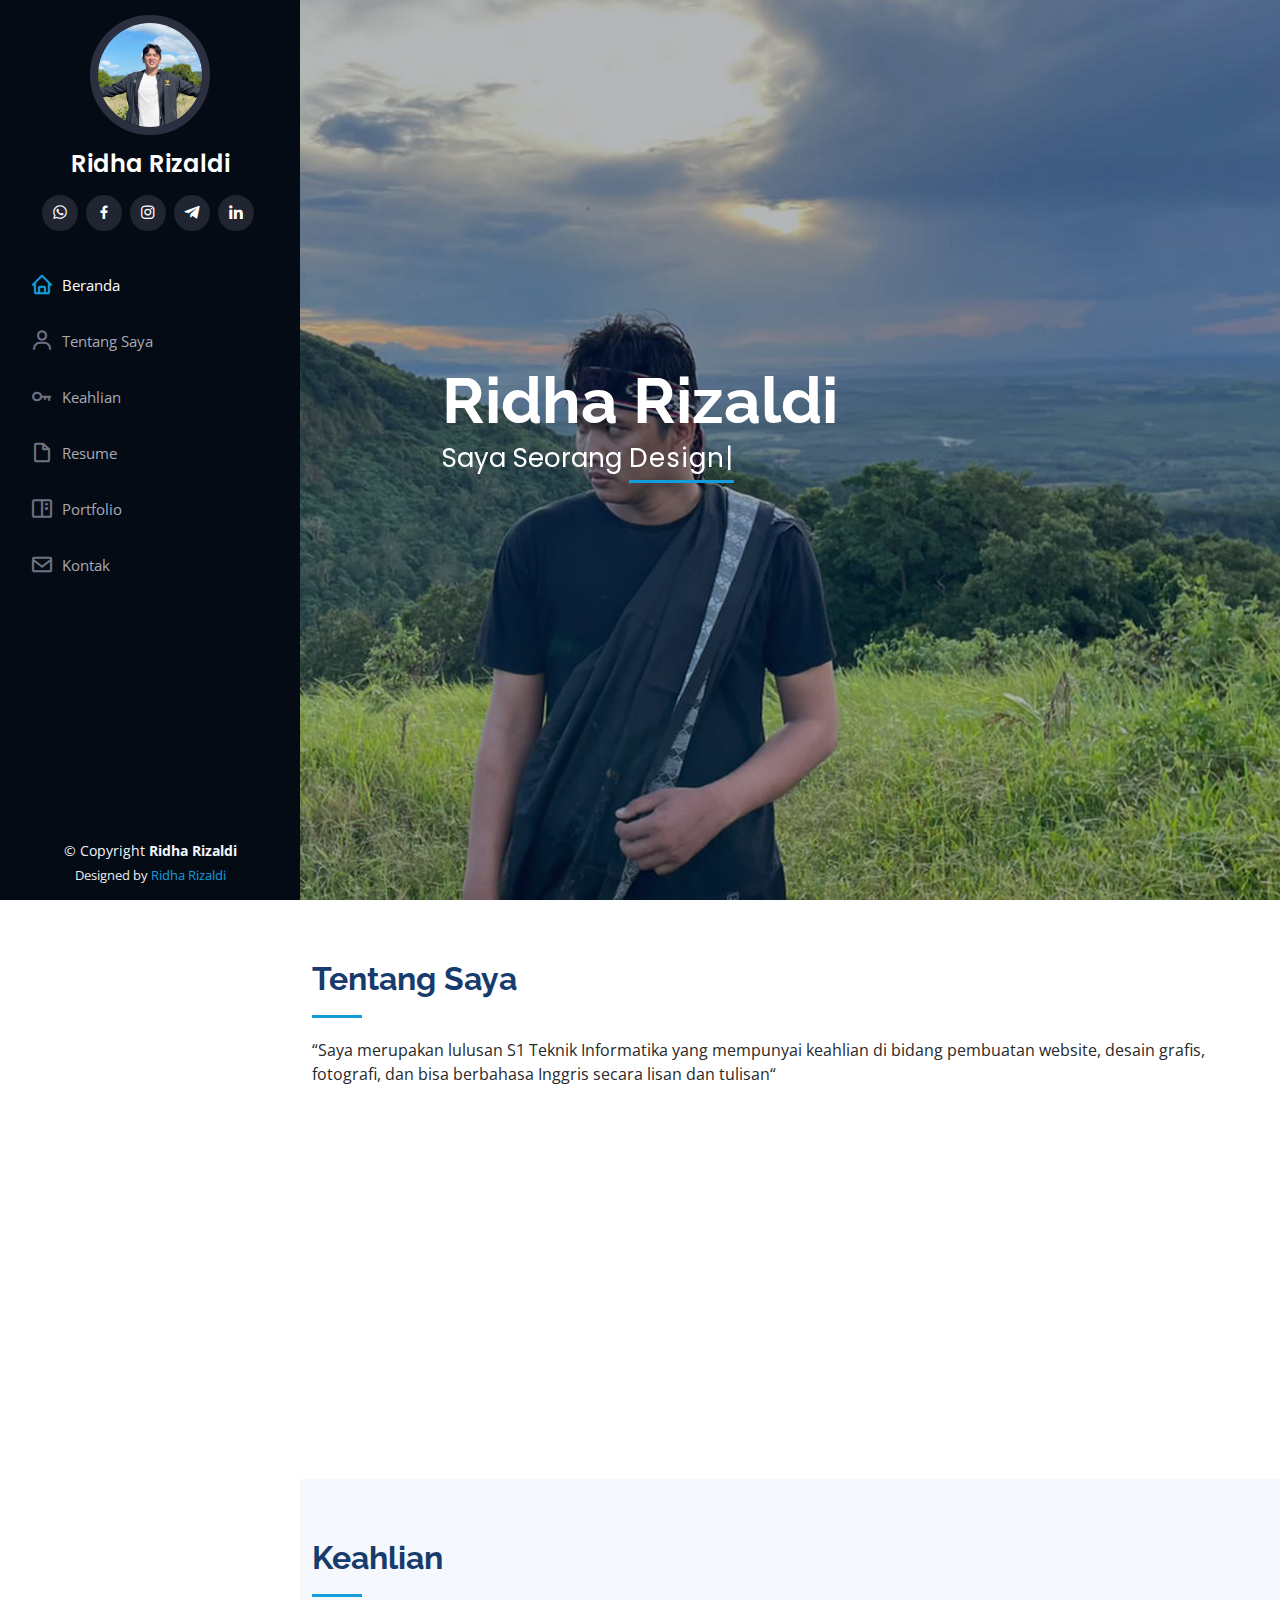
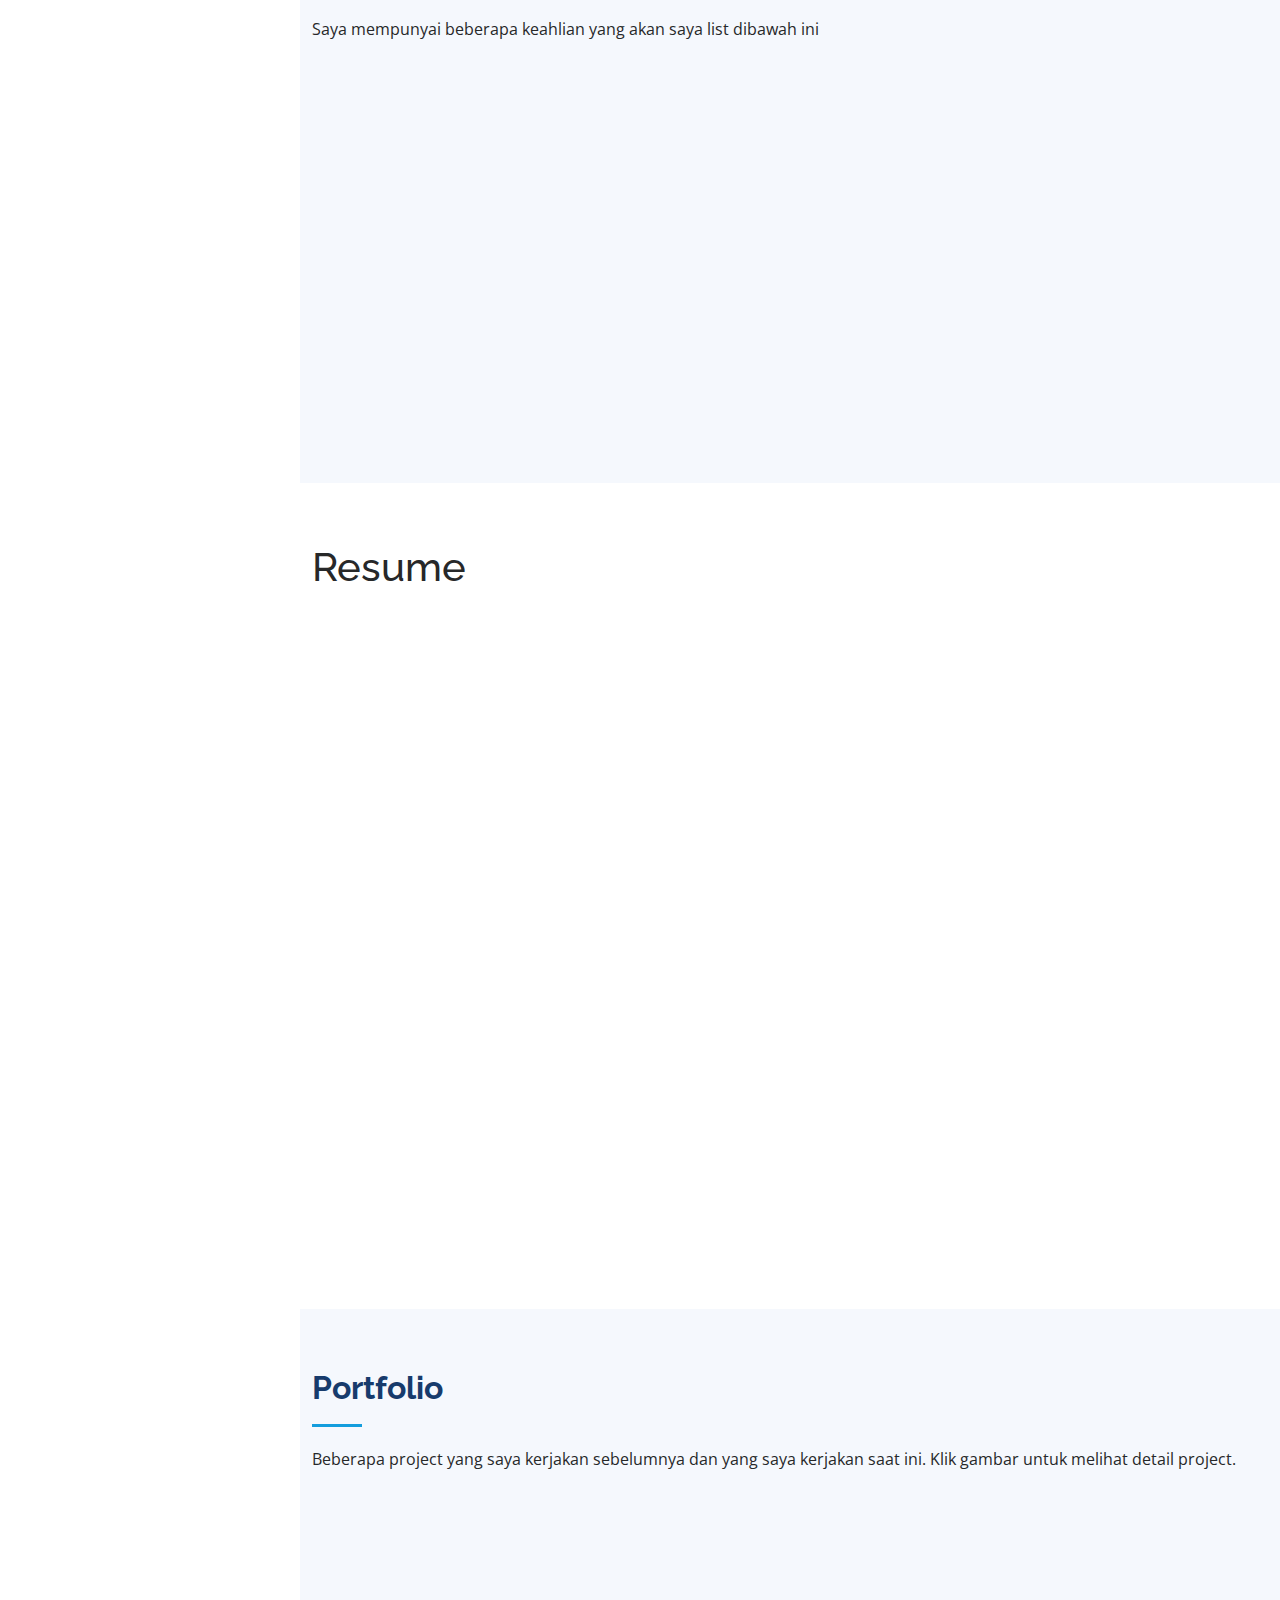
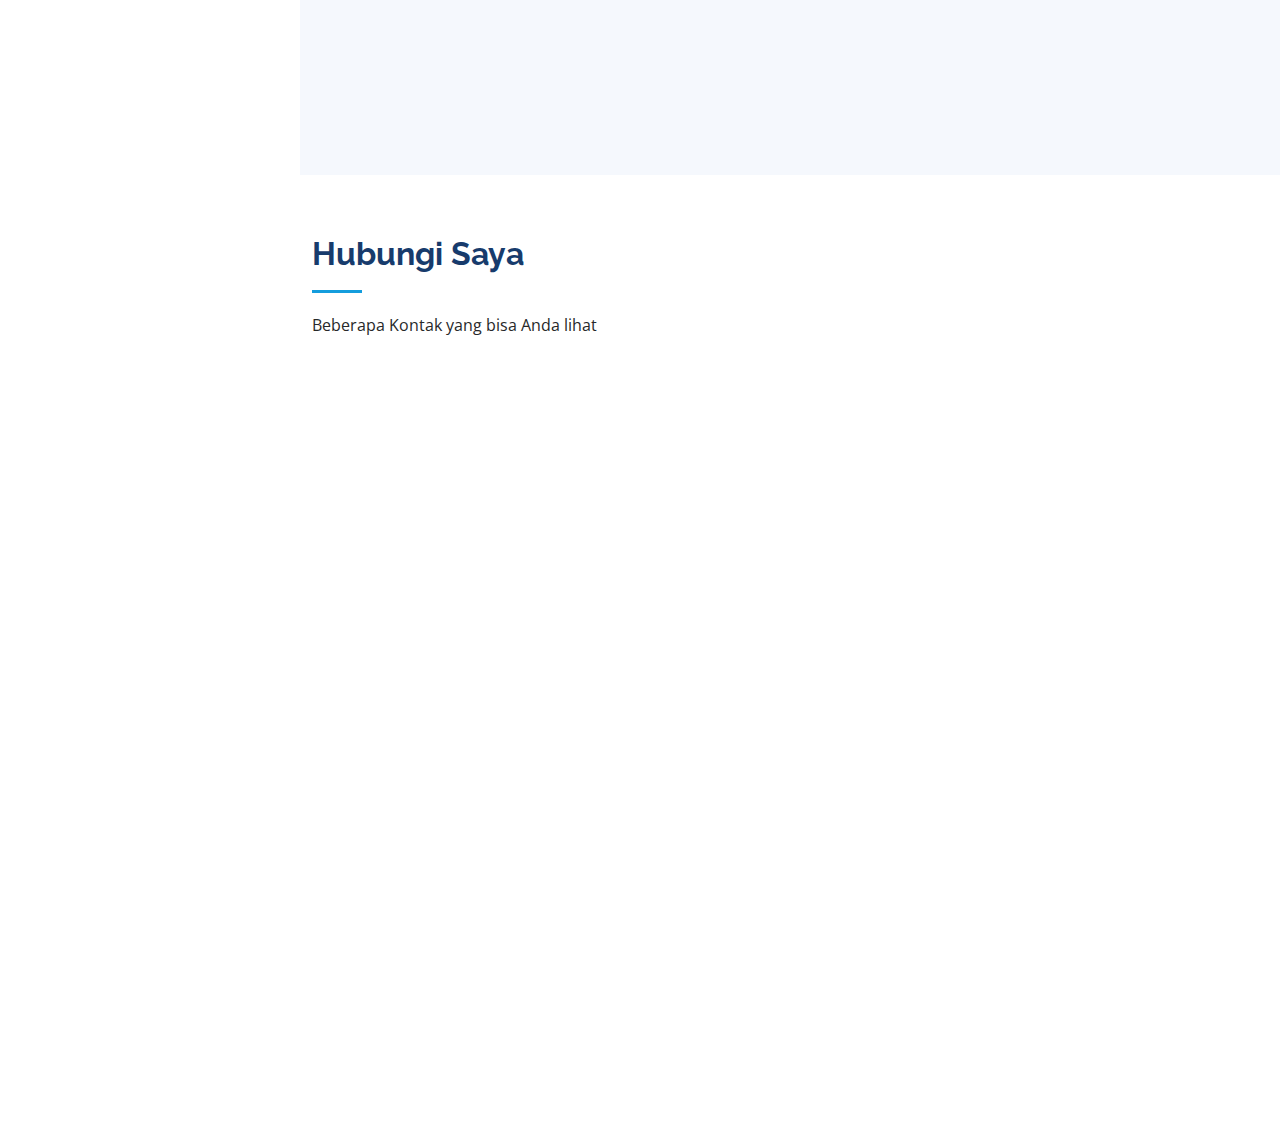
==== index.html @ 8d53d357 "portfolio fix tanpa contact me" ====
<!DOCTYPE html>
<html lang="en">
  <head>
    <meta charset="utf-8" />
    <meta content="width=device-width, initial-scale=1.0" name="viewport" />

    <title>Portfolio Ridha Rizaldi</title>
    <meta content="" name="description" />
    <meta content="" name="keywords" />

    <!-- Favicons -->
    <link href="assets/img/favicon.png" rel="icon" />
    <link href="assets/img/Fotole-touch-icon.png" rel="Fotole-touch-icon" />

    <!-- Google Fonts -->
    <link href="https://fonts.googleapis.com/css?family=Open+Sans:300,300i,400,400i,600,600i,700,700i|Raleway:300,300i,400,400i,500,500i,600,600i,700,700i|Poppins:300,300i,400,400i,500,500i,600,600i,700,700i" rel="stylesheet" />

    <!-- Vendor CSS Files -->
    <link href="assets/vendor/aos/aos.css" rel="stylesheet" />
    <link href="assets/vendor/bootstrap/css/bootstrap.min.css" rel="stylesheet" />
    <link href="assets/vendor/bootstrap-icons/bootstrap-icons.css" rel="stylesheet" />
    <link href="assets/vendor/boxicons/css/boxicons.min.css" rel="stylesheet" />
    <link href="assets/vendor/glightbox/css/glightbox.min.css" rel="stylesheet" />
    <link href="assets/vendor/swiper/swiper-bundle.min.css" rel="stylesheet" />

    <!-- Template Main CSS File -->
    <link href="assets/css/style.css" rel="stylesheet" />

    <!-- =======================================================
  * Template Name: iPortfolio - v3.7.0
  * Template URL: https://bootstrapmade.com/iportfolio-bootstrap-portfolio-websites-template/
  * Author: BootstrapMade.com
  * License: https://bootstrapmade.com/license/
  ======================================================== -->
  </head>

  <body>
    <!-- ======= Mobile nav toggle button ======= -->
    <i class="bi bi-list mobile-nav-toggle d-xl-none"></i>

    <!-- ======= Header ======= -->
    <header id="header">
      <div class="d-flex flex-column">
        <div class="profile">
          <img src="assets/img/profile-img.jpg" alt="" class="img-fluid rounded-circle" />
          <h1 class="text-light"><a href="index.html">Ridha Rizaldi</a></h1>
          <div class="social-links mt-3 text-center">
            <a href="https://wa.me/6287815546150" class="twitter"><i class="bx bxl-whatsapp"></i></a>
            <a href="https://www.facebook.com/ridharzldi" class="facebook"><i class="bx bxl-facebook"></i></a>
            <a href="https://www.instagram.com/ridharzldi" class="instagram"><i class="bx bxl-instagram"></i></a>
            <a href="https://t.me/ridharzldi" class="google-plus"><i class="bx bxl-telegram"></i></a>
            <a href="https://www.linkedin.com/in/ridharzldi/" class="linkedin"><i class="bx bxl-linkedin"></i></a>
          </div>
        </div>

        <nav id="navbar" class="nav-menu navbar">
          <ul>
            <li>
              <a href="#hero" class="nav-link scrollto active"><i class="bx bx-home"></i> <span>Beranda</span></a>
            </li>
            <li>
              <a href="#about" class="nav-link scrollto"><i class="bx bx-user"></i> <span>Tentang Saya</span></a>
            </li>
            <li>
              <a href="#skills" class="nav-link scrollto"><i class="bx bx-key"></i> <span>Keahlian</span></a>
            </li>
            <li>
              <a href="#resume" class="nav-link scrollto"><i class="bx bx-file-blank"></i> <span>Resume</span></a>
            </li>
            <li>
              <a href="#portfolio" class="nav-link scrollto"><i class="bx bx-book-content"></i> <span>Portfolio</span></a>
            </li>
            <li>
              <a href="#contact" class="nav-link scrollto"><i class="bx bx-envelope"></i> <span>Kontak</span></a>
            </li>
          </ul>
        </nav>
        <!-- .nav-menu -->
      </div>
    </header>
    <!-- End Header -->

    <!-- ======= Hero Section ======= -->
    <section id="hero" class="d-flex flex-column justify-content-center align-items-center">
      <div class="hero-container" data-aos="fade-in">
        <h1>Ridha Rizaldi</h1>
        <p>Saya Seorang <span class="typed" data-typed-items="Designer, Developer, Freelancer, Photographer"></span></p>
      </div>
    </section>
    <!-- End Hero -->

    <main id="main">
      <!-- ======= About Section ======= -->
      <section id="about" class="about">
        <div class="container">
          <div class="section-title">
            <h2>Tentang Saya</h2>
            <p>“Saya merupakan lulusan S1 Teknik Informatika yang mempunyai keahlian di bidang pembuatan website, desain grafis, fotografi, dan bisa berbahasa Inggris secara lisan dan tulisan“</p>
          </div>

          <div class="row">
            <div class="col-lg-4" data-aos="fade-right">
              <img src="assets/img/profile-img.jpg" class="img-fluid" alt="" />
            </div>
            <div class="col-lg-8 pt-4 pt-lg-0 content" data-aos="fade-left">
              <h3>RIDHA RIZALDI</h3>
              <h5>FULLSTACK DEVELOPER & DESIGNER</h5><br>
              <div class="row">
                <div class="col-lg-6">
                  <ul>
                    <li><i class="bi bi-chevron-right"></i> <strong>Tanggal Lahir:</strong> <span>1 Februari 1998</span></li>
                    <li><i class="bi bi-chevron-right"></i> <strong>Email:</strong> <span>ridharizaldi128@gmail.com</span></li>
                    <li><i class="bi bi-chevron-right"></i> <strong>Kota:</strong> <span>Banjarmasin, kalimantan Selatan</span></li>
                    <li><i class="bi bi-chevron-right"></i> <strong>Bahasa:</strong> <span>Indonesia, Inggris</span></li>
                  </ul>
                </div>
                <div class="col-lg-6">
                  <ul>
                    <li><i class="bi bi-chevron-right"></i> <strong>Gelar:</strong> <span>Strata 1</span></li>
                    <li><i class="bi bi-chevron-right"></i> <strong>Jurusan:</strong> <span>Teknik Informatika</span></li>
                    <li><i class="bi bi-chevron-right"></i> <strong>Tahun Lulus:</strong> <span>2021</span></li>
                    <li><i class="bi bi-chevron-right"></i> <strong>Freelance:</strong> <span>Tersedia</span></li>
                  </ul>
                </div>
              </div>
              <p></p>
            </div>
          </div>
        </div>
      </section>
      <!-- End About Section -->

      <!-- ======= Skills Section ======= -->
      <section id="skills" class="skills section-bg">
        <div class="container">
          <div class="section-title">
            <h2>Keahlian</h2>
            <p>Saya mempunyai beberapa keahlian yang akan saya list dibawah ini</p>
          </div>

          <div class="row skills-content">
            <div class="col-lg-6" data-aos="fade-up">
              <ul style="list-style: none">
                <li><i class="bi bi-caret-right"></i>HTML</li>
                <br />
                <li><i class="bi bi-caret-right"></i>CSS</li>
                <br />
                <li><i class="bi bi-caret-right"></i>JavaScript</li>
                <br />
                <li><i class="bi bi-caret-right"></i>PHP</li>
                <br />
                <li><i class="bi bi-caret-right"></i>MySQL</li>
                <br />
                <li><i class="bi bi-caret-right"></i>Laravel</li>
                <br />
                <li><i class="bi bi-caret-right"></i>PC Troubleshoting</li>
                <br />
              </ul>
            </div>

            <div class="col-lg-6" data-aos="fade-up" data-aos-delay="100">
              <ul style="list-style: none">
                <li><i class="bi bi-caret-right"></i>Pengecekan Jaringan</li>
                <br />
                <li><i class="bi bi-caret-right"></i>Microsoft Office</li>
                <br />
                <li><i class="bi bi-caret-right"></i>Adobe Photoshop</li>
                <br />
                <li><i class="bi bi-caret-right"></i>Adobe Illustrator</li>
                <br />
                <li><i class="bi bi-caret-right"></i>Adobe Premiere Pro</li>
                <br />
                <li><i class="bi bi-caret-right"></i>Wondershare Filmora</li>
                <br />
              </ul>
            </div>
          </div>
        </div>
      </section>
      <!-- End Skills Section -->

      <!-- ======= Resume Section ======= -->
      <section id="resume" class="resume">
        <div class="container">
          <div class="section-title">
            <h1>Resume</h2>
            <p></p>
          </div>

          <div class="row">
            <div class="col-lg-6" data-aos="fade-up">

              <h3 class="resume-title">Pendidikan</h3>
              <div class="resume-item">
                <h4>SMKN 3 Banjarmasin</h4>
                <h5>2014 - 2017</h5>
                <p><em>Jurusan Usaha Perjalanan Wisata</em></p>
                <p>Mempelajari cara membuat reservasi tiket, melakukan pelayanan di hotel, dan menjadi tour guide bahasa asing</p>
              </div>
              <div class="resume-item">
                <h4>Universitas Islam Kalimantan Muhammad Arsyad Al Banjari</h4>
                <h5>2017 - 2021</h5>
                <p><em>Jurusan Teknik Informatika</em></p>
                <p>Mempelajari jalannya suatu program dan mempraktekkannya agar menjadi program siap pakai</p>
              </div>
            </div>
            <div class="col-lg-6" data-aos="fade-up" data-aos-delay="100">
              <h3 class="resume-title">Pengalaman</h3>
              <div class="resume-item">
                <h4>Fullstack Developer</h4>
                <h5>2019 - Sekarang</h5>
                <p><em>Freelance</em></p>
                <ul>
                  <li>Membuat Website Static</li>
                  <li>Membuat Website CRUD</li>
                  <li>Membuat database menggunakan MySQL</li>
                  <li>Mempercantik tampilan website menggunakan bootstrap</li>
                </ul>
              </div>
              <div class="resume-item">
                <h4>Desain Grafis</h4>
                <h5>2017 - Sekarang</h5>
                <p><em>Freelance</em></p>
                <ul>
                  <li>Mengedit foto menggunakan Adobe Photoshop</li>
                  <li>Membuat logo menggunakan Adobe Illustrator</li>
                  <li>Mengedit video menggunakan Adobe Premiere Pro dan Wondershare Filmora</li>
                </ul>
              </div>
            </div>
          </div>
        </div>
      </section>
      <!-- End Resume Section -->

      <!-- ======= Portfolio Section ======= -->
      <section id="portfolio" class="portfolio section-bg">
        <div class="container">
          <div class="section-title">
            <h2>Portfolio</h2>
            <p>
              Beberapa project yang saya kerjakan sebelumnya dan yang saya kerjakan saat ini. Klik gambar untuk melihat detail project.
            </p>
          </div>

          <div class="row" data-aos="fade-up">
            <div class="col-lg-12 d-flex justify-content-center">
              <ul id="portfolio-flters">
              
              </ul>
            </div>
          </div>

          <div class="row portfolio-container" data-aos="fade-up" data-aos-delay="100">
            <div class="col-lg-4 col-md-6 portfolio-item filter-web">
              <div class="portfolio-wrap">
                <img src="assets/img/portfolio/pkl.jpg" class="img-fluid" alt="" />
                <div class="portfolio-links">
                  <a href="assets/img/portfolio/pkl.jpg" data-gallery="portfolioGallery" class="portfolio-lightbox" title="Project PKL"><i class="bx bx-plus"></i></a>
                  <a href="detailpkl.html" title="More Details"><i class="bx bx-link"></i></a>
                </div>
              </div>
            </div>

            <div class="col-lg-4 col-md-6 portfolio-item filter-web">
              <div class="portfolio-wrap">
                <img src="assets/img/portfolio/kemenhub.jpg" class="img-fluid" alt="" />
                <div class="portfolio-links">
                  <a href="assets/img/portfolio/kemenhub.jpg" data-gallery="portfolioGallery" class="portfolio-lightbox" title="Aplikasi Pendataan Bus"><i class="bx bx-plus"></i></a>
                  <a href="detailkemenhub.html" title="More Details"><i class="bx bx-link"></i></a>
                </div>
              </div>
            </div>

            <div class="col-lg-4 col-md-6 portfolio-item filter-web">
              <div class="portfolio-wrap">
                <img src="assets/img/portfolio/perpustakaan.jpg" class="img-fluid" alt="" />
                <div class="portfolio-links">
                  <a href="assets/img/portfolio/perpustakaan.jpg" data-gallery="portfolioGallery" class="portfolio-lightbox" title="Aplikasi Perpustakaan"><i class="bx bx-plus"></i></a>
                  <a href="detailperpus.html" title="More Details"><i class="bx bx-link"></i></a>
                </div>
              </div>
            </div>
          </div>
        </div>
      </section>
      <!-- End Portfolio Section -->

      <!-- ======= Contact Section ======= -->
      <section id="contact" class="contact">
        <div class="container">
          <div class="section-title">
            <h2>Hubungi Saya</h2>
            <p>
              Beberapa Kontak yang bisa Anda lihat
            </p>
          </div>

          <div class="row" data-aos="fade-in">
            <div class="col-lg-5 d-flex align-items-stretch">
              <div class="info">
                <div class="address">
                  <i class="bi bi-geo-alt"></i>
                  <h4>Alamat:</h4>
                  <p>Jalan Manarap Tengah Komplek Montesa Permai</p>
                </div>

                <div class="email">
                  <i class="bi bi-envelope"></i>
                  <h4>Email:</h4>
                  <p>ridharizaldi128@gmail.com</p>
                </div>

                <div class="phone">
                  <i class="bi bi-phone"></i>
                  <h4>No. HP:</h4>
                  <p>+62 878-1554-6150</p>
                </div>

                <iframe
                  src="https://www.google.com/maps/embed?pb=!1m18!1m12!1m3!1d3983.1773125905283!2d114.59917591428635!3d-3.306270042096302!2m3!1f0!2f0!3f0!3m2!1i1024!2i768!4f13.1!3m3!1m2!1s0x2de4232b60cc70ed%3A0xde6283bb5e9478db!2sBanjar%20Comp!5e0!3m2!1sid!2sid!4v1658309026265!5m2!1sid!2sid"
                  frameborder="0"
                  style="border: 0; width: 100%; height: 290px"
                  allowfullscreen
                ></iframe>
              </div>
            </div>

            <div class="col-lg-7 mt-5 mt-lg-0 d-flex align-items-stretch">
              <form action="forms/contact.php" method="post" role="form" class="php-email-form">
                <div class="row">
                  <div class="form-group col-md-6">
                    <label for="name">Your Name</label>
                    <input type="text" name="name" class="form-control" id="name" required />
                  </div>
                  <div class="form-group col-md-6">
                    <label for="name">Your Email</label>
                    <input type="email" class="form-control" name="email" id="email" required />
                  </div>
                </div>
                <div class="form-group">
                  <label for="name">Subject</label>
                  <input type="text" class="form-control" name="subject" id="subject" required />
                </div>
                <div class="form-group">
                  <label for="name">Message</label>
                  <textarea class="form-control" name="message" rows="10" required></textarea>
                </div>
                <div class="my-3">
                  <div class="loading">Loading</div>
                  <div class="error-message"></div>
                  <div class="sent-message">Your message has been sent. Thank you!</div>
                </div>
                <div class="text-center"><button type="submit">Send Message</button></div>
              </form>
            </div>
          </div>
        </div>
      </section>
      <!-- End Contact Section -->
    </main>
    <!-- End #main -->

    <!-- ======= Footer ======= -->
    <footer id="footer">
      <div class="container">
        <div class="copyright">
          &copy; Copyright <strong><span>Ridha Rizaldi</span></strong>
        </div>
        <div class="credits">
          <!-- All the links in the footer should remain intact. -->
          <!-- You can delete the links only if you purchased the pro version. -->
          <!-- Licensing information: https://bootstrapmade.com/license/ -->
          <!-- Purchase the pro version with working PHP/AJAX contact form: https://bootstrapmade.com/iportfolio-bootstrap-portfolio-websites-template/ -->
          Designed by <a href="#">Ridha Rizaldi</a>
        </div>
      </div>
    </footer>
    <!-- End  Footer -->

    <a href="#" class="back-to-top d-flex align-items-center justify-content-center"><i class="bi bi-arrow-up-short"></i></a>

    <!-- Vendor JS Files -->
    <script src="assets/vendor/purecounter/purecounter.js"></script>
    <script src="assets/vendor/aos/aos.js"></script>
    <script src="assets/vendor/bootstrap/js/bootstrap.bundle.min.js"></script>
    <script src="assets/vendor/glightbox/js/glightbox.min.js"></script>
    <script src="assets/vendor/isotope-layout/isotope.pkgd.min.js"></script>
    <script src="assets/vendor/swiper/swiper-bundle.min.js"></script>
    <script src="assets/vendor/typed.js/typed.min.js"></script>
    <script src="assets/vendor/waypoints/noframework.waypoints.js"></script>
    <script src="assets/vendor/php-email-form/validate.js"></script>

    <!-- Template Main JS File -->
    <script src="assets/js/main.js"></script>
  </body>
</html>
---- assets/css/style.css ----
/**
* Template Name: iPortfolio - v3.7.0
* Template URL: https://bootstrapmade.com/iportfolio-bootstrap-portfolio-websites-template/
* Author: BootstrapMade.com
* License: https://bootstrapmade.com/license/
*/

/*--------------------------------------------------------------
# General
--------------------------------------------------------------*/
body {
  font-family: "Open Sans", sans-serif;
  color: #272829;
}

a {
  color: #149ddd;
  text-decoration: none;
}

a:hover {
  color: #37b3ed;
  text-decoration: none;
}

h1, h2, h3, h4, h5, h6 {
  font-family: "Raleway", sans-serif;
}

/*--------------------------------------------------------------
# Back to top button
--------------------------------------------------------------*/
.back-to-top {
  position: fixed;
  visibility: hidden;
  opacity: 0;
  right: 15px;
  bottom: 15px;
  z-index: 996;
  background: #149ddd;
  width: 40px;
  height: 40px;
  border-radius: 50px;
  transition: all 0.4s;
}
.back-to-top i {
  font-size: 28px;
  color: #fff;
  line-height: 0;
}
.back-to-top:hover {
  background: #2eafec;
  color: #fff;
}
.back-to-top.active {
  visibility: visible;
  opacity: 1;
}

/*--------------------------------------------------------------
# Header
--------------------------------------------------------------*/
#header {
  position: fixed;
  top: 0;
  left: 0;
  bottom: 0;
  width: 300px;
  transition: all ease-in-out 0.5s;
  z-index: 9997;
  transition: all 0.5s;
  padding: 0 15px;
  background: #040b14;
  overflow-y: auto;
}
#header .profile img {
  margin: 15px auto;
  display: block;
  width: 120px;
  border: 8px solid #2c2f3f;
}
#header .profile h1 {
  font-size: 24px;
  margin: 0;
  padding: 0;
  font-weight: 600;
  -moz-text-align-last: center;
  text-align-last: center;
  font-family: "Poppins", sans-serif;
}
#header .profile h1 a, #header .profile h1 a:hover {
  color: #fff;
  text-decoration: none;
}
#header .profile .social-links a {
  font-size: 18px;
  display: inline-block;
  background: #212431;
  color: #fff;
  line-height: 1;
  padding: 8px 0;
  margin-right: 4px;
  border-radius: 50%;
  text-align: center;
  width: 36px;
  height: 36px;
  transition: 0.3s;
}
#header .profile .social-links a:hover {
  background: #149ddd;
  color: #fff;
  text-decoration: none;
}

#main {
  margin-left: 300px;
}

@media (max-width: 1199px) {
  #header {
    left: -300px;
  }

  #main {
    margin-left: 0;
  }
}
/*--------------------------------------------------------------
# Navigation Menu
--------------------------------------------------------------*/
/* Desktop Navigation */
.nav-menu {
  padding: 30px 0 0 0;
}
.nav-menu * {
  margin: 0;
  padding: 0;
  list-style: none;
}
.nav-menu > ul > li {
  position: relative;
  white-space: nowrap;
}
.nav-menu a, .nav-menu a:focus {
  display: flex;
  align-items: center;
  color: #a8a9b4;
  padding: 12px 15px;
  margin-bottom: 8px;
  transition: 0.3s;
  font-size: 15px;
}
.nav-menu a i, .nav-menu a:focus i {
  font-size: 24px;
  padding-right: 8px;
  color: #6f7180;
}
.nav-menu a:hover, .nav-menu .active, .nav-menu .active:focus, .nav-menu li:hover > a {
  text-decoration: none;
  color: #fff;
}
.nav-menu a:hover i, .nav-menu .active i, .nav-menu .active:focus i, .nav-menu li:hover > a i {
  color: #149ddd;
}

/* Mobile Navigation */
.mobile-nav-toggle {
  position: fixed;
  right: 15px;
  top: 15px;
  z-index: 9998;
  border: 0;
  font-size: 24px;
  transition: all 0.4s;
  outline: none !important;
  background-color: #149ddd;
  color: #fff;
  width: 40px;
  height: 40px;
  display: inline-flex;
  align-items: center;
  justify-content: center;
  line-height: 0;
  border-radius: 50px;
  cursor: pointer;
}

.mobile-nav-active {
  overflow: hidden;
}
.mobile-nav-active #header {
  left: 0;
}

/*--------------------------------------------------------------
# Hero Section
--------------------------------------------------------------*/
#hero {
  width: 100%;
  height: 100vh;
  background: url("../img/hero-bg.jpg") top center;
  background-size: cover;
}
#hero:before {
  content: "";
  background: rgba(5, 13, 24, 0.3);
  position: absolute;
  bottom: 0;
  top: 0;
  left: 0;
  right: 0;
  z-index: 1;
}
#hero .hero-container {
  position: relative;
  z-index: 2;
  min-width: 300px;
}
#hero h1 {
  margin: 0 0 10px 0;
  font-size: 64px;
  font-weight: 700;
  line-height: 56px;
  color: #fff;
}
#hero p {
  color: #fff;
  margin-bottom: 50px;
  font-size: 26px;
  font-family: "Poppins", sans-serif;
}
#hero p span {
  color: #fff;
  padding-bottom: 4px;
  letter-spacing: 1px;
  border-bottom: 3px solid #149ddd;
}
@media (min-width: 1024px) {
  #hero {
    background-attachment: fixed;
  }
}
@media (max-width: 768px) {
  #hero h1 {
    font-size: 28px;
    line-height: 36px;
  }
  #hero h2 {
    font-size: 18px;
    line-height: 24px;
    margin-bottom: 30px;
  }
}

/*--------------------------------------------------------------
# Sections General
--------------------------------------------------------------*/
section {
  padding: 60px 0;
  overflow: hidden;
}

.section-bg {
  background: #f5f8fd;
}

.section-title {
  padding-bottom: 30px;
}
.section-title h2 {
  font-size: 32px;
  font-weight: bold;
  margin-bottom: 20px;
  padding-bottom: 20px;
  position: relative;
  color: #173b6c;
}
.section-title h2::after {
  content: "";
  position: absolute;
  display: block;
  width: 50px;
  height: 3px;
  background: #149ddd;
  bottom: 0;
  left: 0;
}
.section-title p {
  margin-bottom: 0;
}

/*--------------------------------------------------------------
# About
--------------------------------------------------------------*/
.about .content h3 {
  font-weight: 700;
  font-size: 26px;
  color: #173b6c;
}
.about .content ul {
  list-style: none;
  padding: 0;
}
.about .content ul li {
  margin-bottom: 20px;
  display: flex;
  align-items: center;
}
.about .content ul strong {
  margin-right: 10px;
}
.about .content ul i {
  font-size: 16px;
  margin-right: 5px;
  color: #149ddd;
  line-height: 0;
}
.about .content p:last-child {
  margin-bottom: 0;
}

/*--------------------------------------------------------------
# Facts
--------------------------------------------------------------*/
.facts {
  padding-bottom: 30px;
}
.facts .count-box {
  padding: 30px;
  width: 100%;
}
.facts .count-box i {
  display: block;
  font-size: 44px;
  color: #149ddd;
  float: left;
  line-height: 0;
}
.facts .count-box span {
  font-size: 48px;
  line-height: 40px;
  display: block;
  font-weight: 700;
  color: #050d18;
  margin-left: 60px;
}
.facts .count-box p {
  padding: 15px 0 0 0;
  margin: 0 0 0 60px;
  font-family: "Raleway", sans-serif;
  font-size: 14px;
  color: #122f57;
}
.facts .count-box a {
  font-weight: 600;
  display: block;
  margin-top: 20px;
  color: #122f57;
  font-size: 15px;
  font-family: "Poppins", sans-serif;
  transition: ease-in-out 0.3s;
}
.facts .count-box a:hover {
  color: #1f5297;
}

/*--------------------------------------------------------------
# Akills
--------------------------------------------------------------*/
.skills .progress {
  height: 60px;
  display: block;
  background: none;
  border-radius: 0;
}
.skills .progress .skill {
  padding: 0;
  margin: 0 0 6px 0;
  text-transform: uppercase;
  display: block;
  font-weight: 600;
  font-family: "Poppins", sans-serif;
  color: #050d18;
}
.skills .progress .skill .val {
  float: right;
  font-style: normal;
}
.skills .progress-bar-wrap {
  background: #dce8f8;
  height: 10px;
}
.skills .progress-bar {
  width: 1px;
  height: 10px;
  transition: 0.9s;
  background-color: #149ddd;
}

/*--------------------------------------------------------------
# Resume
--------------------------------------------------------------*/
.resume .resume-title {
  font-size: 26px;
  font-weight: 700;
  margin-top: 20px;
  margin-bottom: 20px;
  color: #050d18;
}
.resume .resume-item {
  padding: 0 0 20px 20px;
  margin-top: -2px;
  border-left: 2px solid #1f5297;
  position: relative;
}
.resume .resume-item h4 {
  line-height: 18px;
  font-size: 18px;
  font-weight: 600;
  text-transform: uppercase;
  font-family: "Poppins", sans-serif;
  color: #050d18;
  margin-bottom: 10px;
}
.resume .resume-item h5 {
  font-size: 16px;
  background: #e4edf9;
  padding: 5px 15px;
  display: inline-block;
  font-weight: 600;
  margin-bottom: 10px;
}
.resume .resume-item ul {
  padding-left: 20px;
}
.resume .resume-item ul li {
  padding-bottom: 10px;
}
.resume .resume-item:last-child {
  padding-bottom: 0;
}
.resume .resume-item::before {
  content: "";
  position: absolute;
  width: 16px;
  height: 16px;
  border-radius: 50px;
  left: -9px;
  top: 0;
  background: #fff;
  border: 2px solid #1f5297;
}

/*--------------------------------------------------------------
# Portfolio
--------------------------------------------------------------*/
.portfolio .portfolio-item {
  margin-bottom: 30px;
}
.portfolio #portfolio-flters {
  padding: 0;
  margin: 0 auto 35px auto;
  list-style: none;
  text-align: center;
  background: #fff;
  border-radius: 50px;
  padding: 2px 15px;
}
.portfolio #portfolio-flters li {
  cursor: pointer;
  display: inline-block;
  padding: 10px 15px 8px 15px;
  font-size: 14px;
  font-weight: 600;
  line-height: 1;
  text-transform: uppercase;
  color: #272829;
  margin-bottom: 5px;
  transition: all 0.3s ease-in-out;
}
.portfolio #portfolio-flters li:hover, .portfolio #portfolio-flters li.filter-active {
  color: #149ddd;
}
.portfolio #portfolio-flters li:last-child {
  margin-right: 0;
}
.portfolio .portfolio-wrap {
  transition: 0.3s;
  position: relative;
  overflow: hidden;
  z-index: 1;
}
.portfolio .portfolio-wrap::before {
  content: "";
  background: rgba(255, 255, 255, 0.5);
  position: absolute;
  left: 0;
  right: 0;
  top: 0;
  bottom: 0;
  transition: all ease-in-out 0.3s;
  z-index: 2;
  opacity: 0;
}
.portfolio .portfolio-wrap .portfolio-links {
  opacity: 1;
  left: 0;
  right: 0;
  bottom: -60px;
  z-index: 3;
  position: absolute;
  transition: all ease-in-out 0.3s;
  display: flex;
  justify-content: center;
}
.portfolio .portfolio-wrap .portfolio-links a {
  color: #fff;
  font-size: 28px;
  text-align: center;
  background: rgba(20, 157, 221, 0.75);
  transition: 0.3s;
  width: 50%;
}
.portfolio .portfolio-wrap .portfolio-links a:hover {
  background: rgba(20, 157, 221, 0.95);
}
.portfolio .portfolio-wrap .portfolio-links a + a {
  border-left: 1px solid #37b3ed;
}
.portfolio .portfolio-wrap:hover::before {
  top: 0;
  left: 0;
  right: 0;
  bottom: 0;
  opacity: 1;
}
.portfolio .portfolio-wrap:hover .portfolio-links {
  opacity: 1;
  bottom: 0;
}

/*--------------------------------------------------------------
# Portfolio Details
--------------------------------------------------------------*/
.portfolio-details {
  padding-top: 40px;
}
.portfolio-details .portfolio-details-slider img {
  width: 100%;
}
.portfolio-details .portfolio-details-slider .swiper-pagination {
  margin-top: 20px;
  position: relative;
}
.portfolio-details .portfolio-details-slider .swiper-pagination .swiper-pagination-bullet {
  width: 12px;
  height: 12px;
  background-color: #fff;
  opacity: 1;
  border: 1px solid #149ddd;
}
.portfolio-details .portfolio-details-slider .swiper-pagination .swiper-pagination-bullet-active {
  background-color: #149ddd;
}
.portfolio-details .portfolio-info {
  padding: 30px;
  box-shadow: 0px 0 30px rgba(5, 13, 24, 0.08);
}
.portfolio-details .portfolio-info h3 {
  font-size: 22px;
  font-weight: 700;
  margin-bottom: 20px;
  padding-bottom: 20px;
  border-bottom: 1px solid #eee;
}
.portfolio-details .portfolio-info ul {
  list-style: none;
  padding: 0;
  font-size: 15px;
}
.portfolio-details .portfolio-info ul li + li {
  margin-top: 10px;
}
.portfolio-details .portfolio-description {
  padding-top: 30px;
}
.portfolio-details .portfolio-description h2 {
  font-size: 26px;
  font-weight: 700;
  margin-bottom: 20px;
}
.portfolio-details .portfolio-description p {
  padding: 0;
}

/*--------------------------------------------------------------
# Services
--------------------------------------------------------------*/
.services .icon-box {
  margin-bottom: 20px;
}
.services .icon {
  float: left;
  display: flex;
  align-items: center;
  justify-content: center;
  width: 54px;
  height: 54px;
  background: #149ddd;
  border-radius: 50%;
  transition: 0.5s;
  border: 1px solid #149ddd;
}
.services .icon i {
  color: #fff;
  font-size: 24px;
  line-height: 0;
}
.services .icon-box:hover .icon {
  background: #fff;
}
.services .icon-box:hover .icon i {
  color: #149ddd;
}
.services .title {
  margin-left: 80px;
  font-weight: 700;
  margin-bottom: 15px;
  font-size: 18px;
}
.services .title a {
  color: #343a40;
}
.services .title a:hover {
  color: #149ddd;
}
.services .description {
  margin-left: 80px;
  line-height: 24px;
  font-size: 14px;
}

/*--------------------------------------------------------------
# Testimonials
--------------------------------------------------------------*/
.testimonials .testimonials-carousel, .testimonials .testimonials-slider {
  overflow: hidden;
}
.testimonials .testimonial-item {
  box-sizing: content-box;
  text-align: center;
  min-height: 320px;
}
.testimonials .testimonial-item .testimonial-img {
  width: 90px;
  border-radius: 50%;
  margin: 0 auto;
}
.testimonials .testimonial-item h3 {
  font-size: 18px;
  font-weight: bold;
  margin: 10px 0 5px 0;
  color: #111;
}
.testimonials .testimonial-item h4 {
  font-size: 14px;
  color: #999;
  margin: 0;
}
.testimonials .testimonial-item .quote-icon-left, .testimonials .testimonial-item .quote-icon-right {
  color: #c3e8fa;
  font-size: 26px;
}
.testimonials .testimonial-item .quote-icon-left {
  display: inline-block;
  left: -5px;
  position: relative;
}
.testimonials .testimonial-item .quote-icon-right {
  display: inline-block;
  right: -5px;
  position: relative;
  top: 10px;
}
.testimonials .testimonial-item p {
  font-style: italic;
  margin: 0 15px 15px 15px;
  padding: 20px;
  background: #fff;
  position: relative;
  margin-bottom: 35px;
  border-radius: 6px;
  box-shadow: 0px 2px 15px rgba(0, 0, 0, 0.1);
}
.testimonials .testimonial-item p::after {
  content: "";
  width: 0;
  height: 0;
  border-top: 20px solid #fff;
  border-right: 20px solid transparent;
  border-left: 20px solid transparent;
  position: absolute;
  bottom: -20px;
  left: calc(50% - 20px);
}
.testimonials .swiper-pagination {
  margin-top: 20px;
  position: relative;
}
.testimonials .swiper-pagination .swiper-pagination-bullet {
  width: 12px;
  height: 12px;
  background-color: #fff;
  opacity: 1;
  border: 1px solid #149ddd;
}
.testimonials .swiper-pagination .swiper-pagination-bullet-active {
  background-color: #149ddd;
}

/*--------------------------------------------------------------
# Contact
--------------------------------------------------------------*/
.contact {
  padding-bottom: 130px;
}
.contact .info {
  padding: 30px;
  background: #fff;
  width: 100%;
  box-shadow: 0 0 24px 0 rgba(0, 0, 0, 0.12);
}
.contact .info i {
  font-size: 20px;
  color: #149ddd;
  float: left;
  width: 44px;
  height: 44px;
  background: #dff3fc;
  display: flex;
  justify-content: center;
  align-items: center;
  border-radius: 50px;
  transition: all 0.3s ease-in-out;
}
.contact .info h4 {
  padding: 0 0 0 60px;
  font-size: 22px;
  font-weight: 600;
  margin-bottom: 5px;
  color: #050d18;
}
.contact .info p {
  padding: 0 0 10px 60px;
  margin-bottom: 20px;
  font-size: 14px;
  color: #173b6c;
}
.contact .info .email p {
  padding-top: 5px;
}
.contact .info .social-links {
  padding-left: 60px;
}
.contact .info .social-links a {
  font-size: 18px;
  display: inline-block;
  background: #333;
  color: #fff;
  line-height: 1;
  padding: 8px 0;
  border-radius: 50%;
  text-align: center;
  width: 36px;
  height: 36px;
  transition: 0.3s;
  margin-right: 10px;
}
.contact .info .social-links a:hover {
  background: #149ddd;
  color: #fff;
}
.contact .info .email:hover i, .contact .info .address:hover i, .contact .info .phone:hover i {
  background: #149ddd;
  color: #fff;
}
.contact .php-email-form {
  width: 100%;
  padding: 30px;
  background: #fff;
  box-shadow: 0 0 24px 0 rgba(0, 0, 0, 0.12);
}
.contact .php-email-form .form-group {
  padding-bottom: 8px;
}
.contact .php-email-form .validate {
  display: none;
  color: red;
  margin: 0 0 15px 0;
  font-weight: 400;
  font-size: 13px;
}
.contact .php-email-form .error-message {
  display: none;
  color: #fff;
  background: #ed3c0d;
  text-align: left;
  padding: 15px;
  font-weight: 600;
}
.contact .php-email-form .error-message br + br {
  margin-top: 25px;
}
.contact .php-email-form .sent-message {
  display: none;
  color: #fff;
  background: #18d26e;
  text-align: center;
  padding: 15px;
  font-weight: 600;
}
.contact .php-email-form .loading {
  display: none;
  background: #fff;
  text-align: center;
  padding: 15px;
}
.contact .php-email-form .loading:before {
  content: "";
  display: inline-block;
  border-radius: 50%;
  width: 24px;
  height: 24px;
  margin: 0 10px -6px 0;
  border: 3px solid #18d26e;
  border-top-color: #eee;
  -webkit-animation: animate-loading 1s linear infinite;
  animation: animate-loading 1s linear infinite;
}
.contact .php-email-form .form-group {
  margin-bottom: 15px;
}
.contact .php-email-form label {
  padding-bottom: 8px;
}
.contact .php-email-form input, .contact .php-email-form textarea {
  border-radius: 0;
  box-shadow: none;
  font-size: 14px;
}
.contact .php-email-form input {
  height: 44px;
}
.contact .php-email-form textarea {
  padding: 10px 15px;
}
.contact .php-email-form button[type=submit] {
  background: #149ddd;
  border: 0;
  padding: 10px 24px;
  color: #fff;
  transition: 0.4s;
  border-radius: 4px;
}
.contact .php-email-form button[type=submit]:hover {
  background: #37b3ed;
}
@-webkit-keyframes animate-loading {
  0% {
    transform: rotate(0deg);
  }
  100% {
    transform: rotate(360deg);
  }
}
@keyframes animate-loading {
  0% {
    transform: rotate(0deg);
  }
  100% {
    transform: rotate(360deg);
  }
}

/*--------------------------------------------------------------
# Breadcrumbs
--------------------------------------------------------------*/
.breadcrumbs {
  padding: 20px 0;
  background: #f9f9f9;
}
.breadcrumbs h2 {
  font-size: 26px;
  font-weight: 300;
}
.breadcrumbs ol {
  display: flex;
  flex-wrap: wrap;
  list-style: none;
  padding: 0;
  margin: 0;
  font-size: 15px;
}
.breadcrumbs ol li + li {
  padding-left: 10px;
}
.breadcrumbs ol li + li::before {
  display: inline-block;
  padding-right: 10px;
  color: #0e2442;
  content: "/";
}
@media (max-width: 768px) {
  .breadcrumbs .d-flex {
    display: block !important;
  }
  .breadcrumbs ol {
    display: block;
  }
  .breadcrumbs ol li {
    display: inline-block;
  }
}

/*--------------------------------------------------------------
# Footer
--------------------------------------------------------------*/
#footer {
  padding: 15px;
  color: #f4f6fd;
  font-size: 14px;
  position: fixed;
  left: 0;
  bottom: 0;
  width: 300px;
  z-index: 9999;
  background: #040b14;
}
#footer .copyright {
  text-align: center;
}
#footer .credits {
  padding-top: 5px;
  text-align: center;
  font-size: 13px;
  color: #eaebf0;
}
@media (max-width: 1199px) {
  #footer {
    position: static;
    width: auto;
    padding-right: 20px 15px;
  }
}
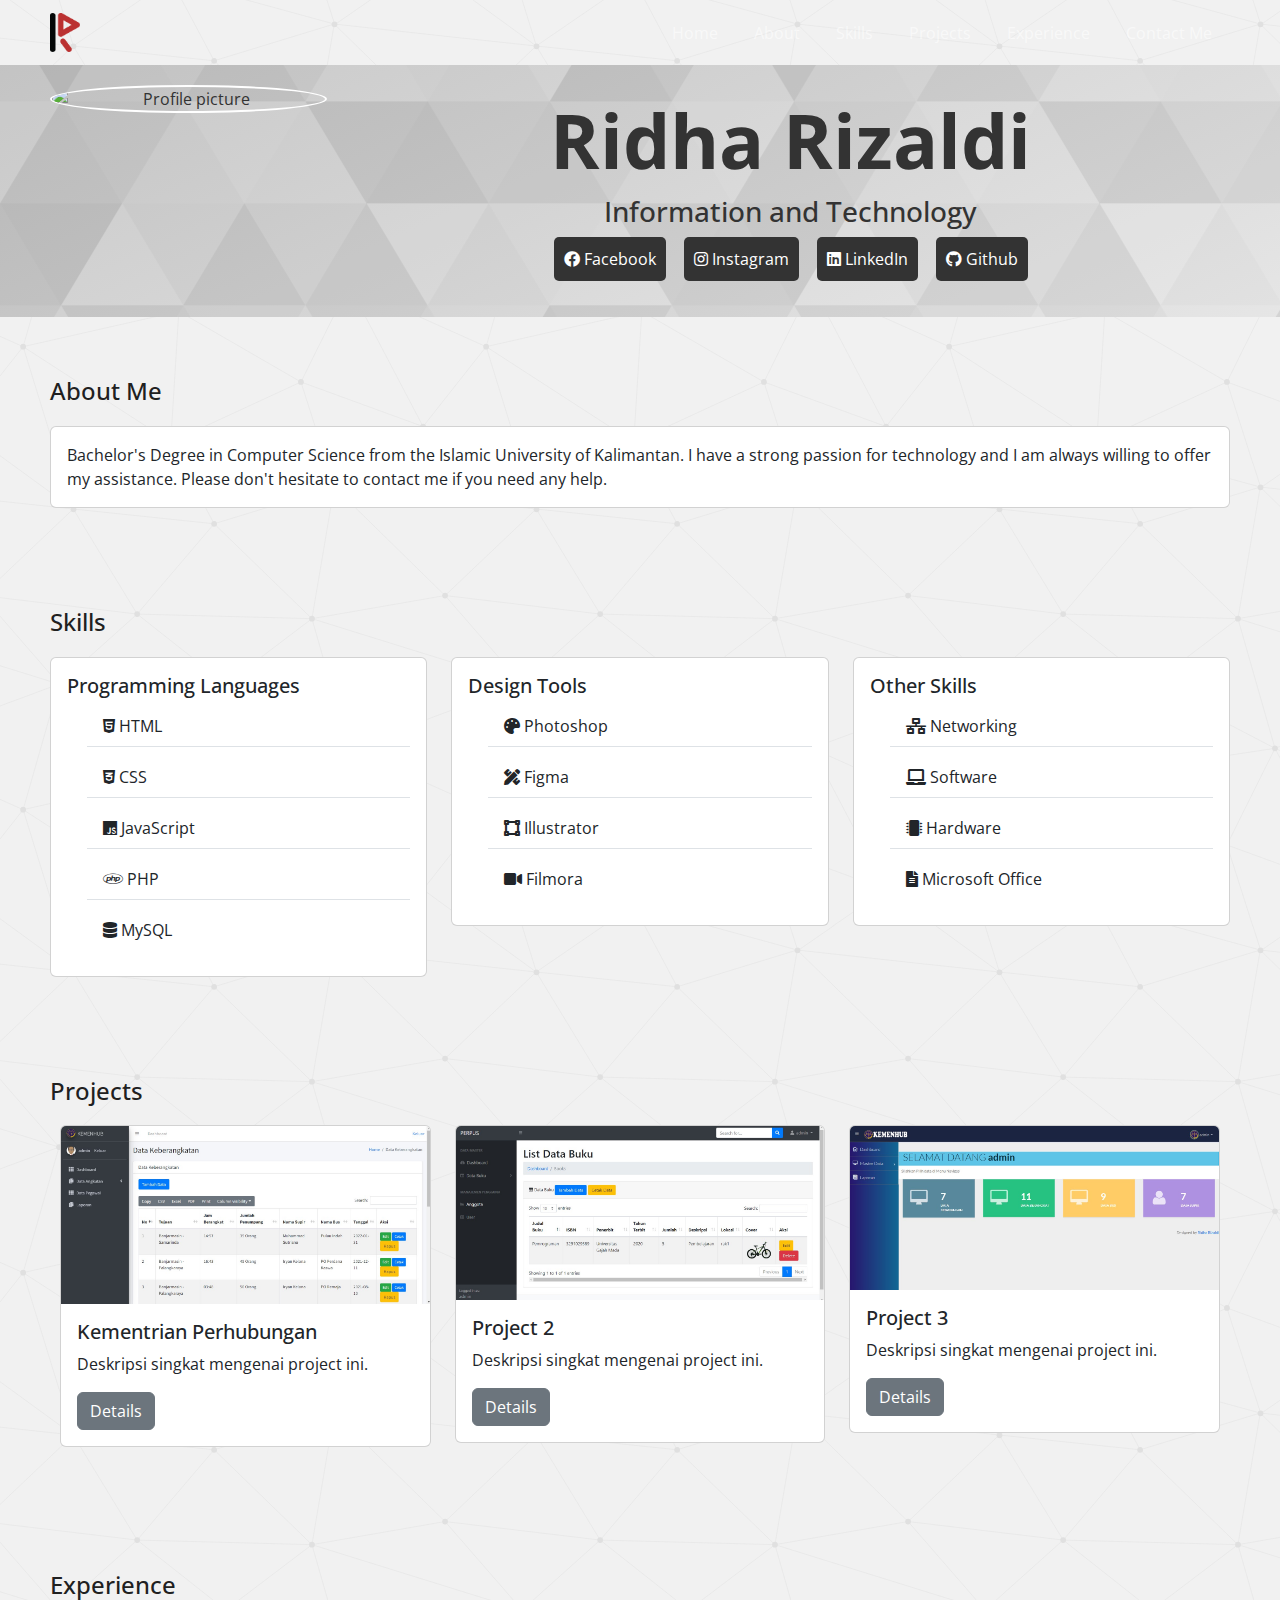
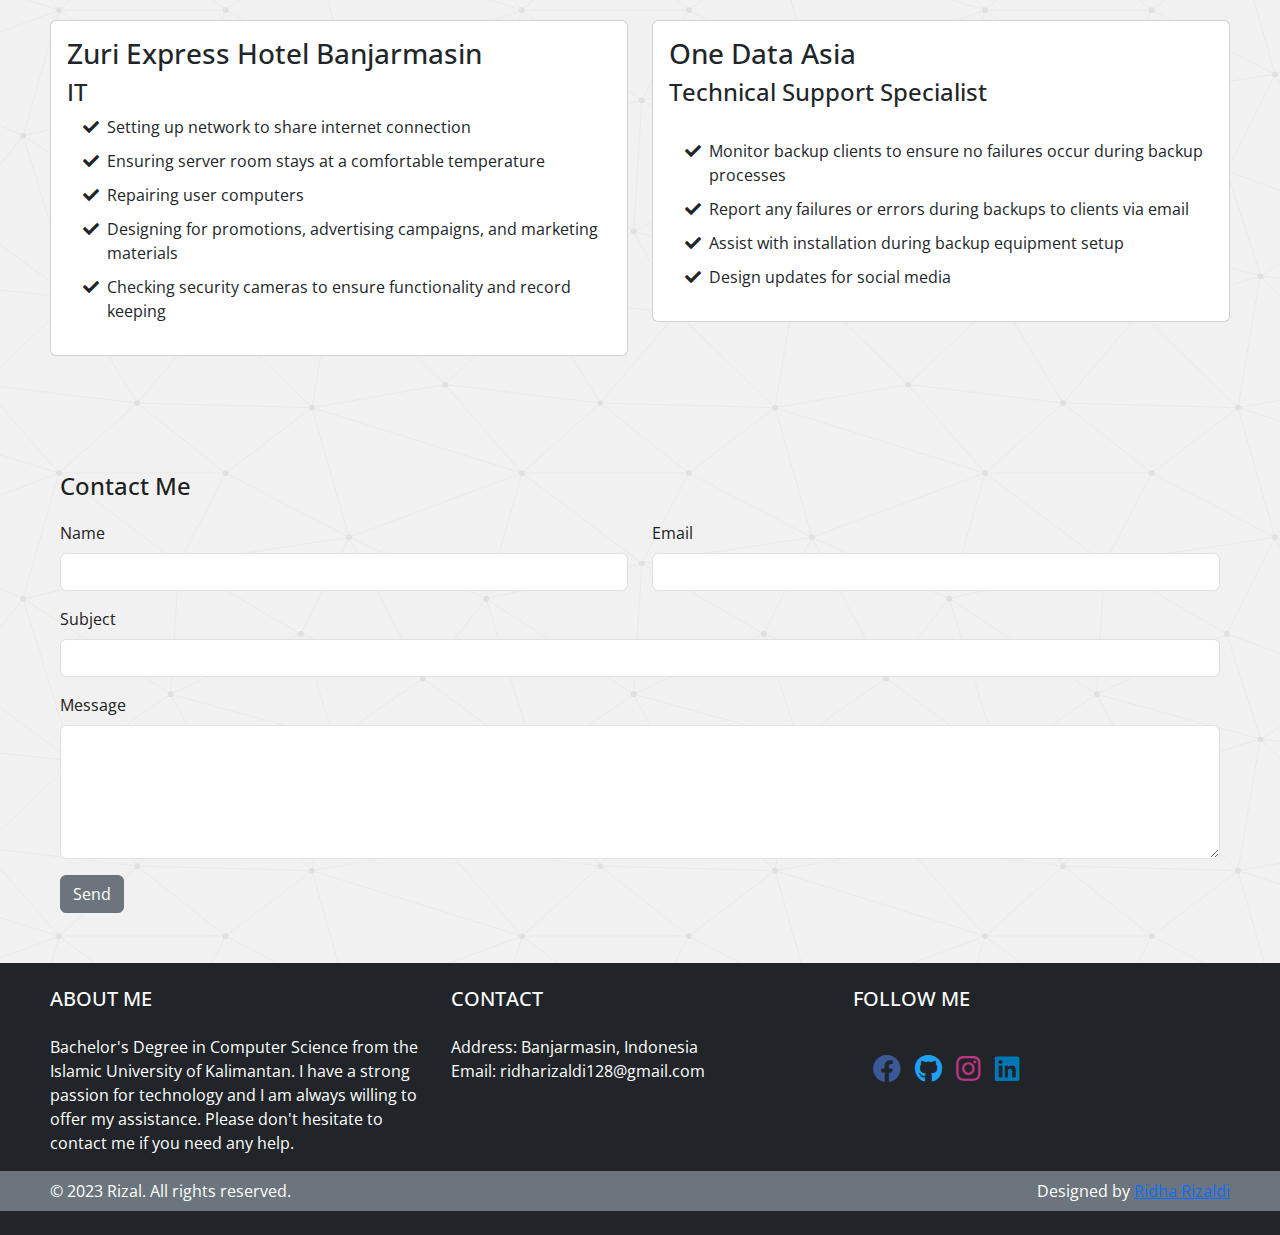
==== commit 95523154: "revisi" ====
--- a/index.html
+++ b/index.html
@@ -1,397 +1,431 @@
 <!DOCTYPE html>
-<html lang="en">
+<html>
   <head>
-    <meta charset="utf-8" />
-    <meta content="width=device-width, initial-scale=1.0" name="viewport" />
+    <title>Ridha Rizaldi Site's</title>
+    <link rel="icon" type="image/png" href="logo.png" />
+    <meta name="viewport" content="width=device-width, initial-scale=1" />
+    <link rel="stylesheet" href="https://cdn.jsdelivr.net/npm/bootstrap@5.0.0/dist/css/bootstrap.min.css" />
+    <link rel="stylesheet" href="style.css" />
+    <link rel="stylesheet" href="https://cdnjs.cloudflare.com/ajax/libs/animate.css/4.1.1/animate.min.css" />
+    <link rel="stylesheet" href="https://cdnjs.cloudflare.com/ajax/libs/font-awesome/5.15.3/css/all.min.css" />
 
-    <title>Portfolio Ridha Rizaldi</title>
-    <meta content="" name="description" />
-    <meta content="" name="keywords" />
+    <link href="https://fonts.googleapis.com/css2?family=Open+Sans&display=swap" rel="stylesheet" />
+  </head>
+  <body>
+    <div class="container">
+      <div class="logo">
+        <nav class="navbar navbar-expand-md navbar-light bg-transparent">
+          <a class="navbar-brand" href="#"><img src="logo.png" width="30" alt="" /></a>
+          <button class="navbar-toggler" type="button" data-bs-toggle="collapse" data-bs-target="#navbarNav" aria-controls="navbarNav" aria-expanded="false" aria-label="Toggle navigation">
+            <span class="navbar-toggler-icon"></span>
+          </button>
+          <div class="collapse navbar-collapse navbar-dark" id="navbarNav">
+            <ul class="navbar-nav ms-auto">
+              <li class="nav-item active">
+                <a class="nav-link" aria-current="page" href="#">Home</a>
+              </li>
+              <li class="nav-item">
+                <a class="nav-link" href="#about">About</a>
+              </li>
+              <li class="nav-item">
+                <a class="nav-link" href="#skills">Skills</a>
+              </li>
+              <li class="nav-item">
+                <a class="nav-link" href="#projects">Projects</a>
+              </li>
+              <li class="nav-item">
+                <a class="nav-link" href="#experience">Experience</a>
+              </li>
+              <li class="nav-item">
+                <a class="nav-link" href="#contact">Contact Me</a>
+              </li>
+            </ul>
+          </div>
+        </nav>
+      </div>
+    </div>
+    <header>
+      <div class="container">
+        <div class="row">
+          <div class="col-md-3 animate__animated animate__fadeInDown">
+            <img src="gambar.png" alt="Profile picture" class="img-fluid rounded-circle" style="border: 2px solid white" />
+          </div>
+          <div class="col-md-9">
+            <div class="row">
+              <div class="col-sm-12 animate__animated animate__backInDown">
+                <h1><b>Ridha Rizaldi</b></h1>
+                <h3>Information and Technology</h3>
+              </div>
+              <div class="col-sm-12 animate__animated animate__fadeInDown">
+                <nav>
+                  <ul class="list-inline">
+                    <li class="list-inline-item">
+                      <a href="https://www.facebook.com/ridharzldi" target="_blank"><i class="fab fa-facebook"></i> Facebook</a>
+                    </li>
+                    <li class="list-inline-item">
+                      <a href="https://www.instagram.com/ridharzldi" target="_blank"><i class="fab fa-instagram"></i> Instagram</a>
+                    </li>
+                    <li class="list-inline-item">
+                      <a href="https://www.linkedin.com/in/ridharzldi" target="_blank"><i class="fab fa-linkedin"></i> LinkedIn</a>
+                    </li>
+                    <li class="list-inline-item">
+                      <a href="https://www.github.com/ridharizaldi" target="_blank"><i class="fab fa-github"></i> Github</a>
+                    </li>
+                  </ul>
+                </nav>
+              </div>
+            </div>
+          </div>
+        </div>
+      </div>
+    </header>
+    <main>
+      <div class="container">
+        <div class="row">
+          <div class="col-sm-12 col-md-12 animate__animated animate__fadeInDown">
+            <section id="about">
+              <h2>About Me</h2>
+              <div class="card my-3">
+                <div class="card-body">
+                  <p class="card-text">
+                    Bachelor's Degree in Computer Science from the Islamic University of Kalimantan. I have a strong passion for technology and I am always willing to offer my assistance. Please don't hesitate to contact me if you need any
+                    help.
+                  </p>
+                </div>
+              </div>
+            </section>
+          </div>
 
-    <!-- Favicons -->
-    <link href="assets/img/favicon.png" rel="icon" />
-    <link href="assets/img/Fotole-touch-icon.png" rel="Fotole-touch-icon" />
+          <div class="col-md-12 animate__animated animate__fadeInDown">
+            <section id="skills">
+              <h2>Skills</h2>
+              <div class="row">
+                <div class="col-md-4">
+                  <div class="card">
+                    <div class="card-body">
+                      <h5 class="card-title">Programming Languages</h5>
+                      <ul class="list-group list-group-flush">
+                        <li class="list-group-item"><i class="fab fa-html5"></i> HTML</li>
+                        <li class="list-group-item"><i class="fab fa-css3-alt"></i> CSS</li>
+                        <li class="list-group-item"><i class="fab fa-js"></i> JavaScript</li>
+                        <li class="list-group-item"><i class="fab fa-php"></i> PHP</li>
+                        <li class="list-group-item"><i class="fas fa-database"></i> MySQL</li>
+                      </ul>
+                    </div>
+                  </div>
+                </div>
+                <div class="col-md-4">
+                  <div class="card">
+                    <div class="card-body">
+                      <h5 class="card-title">Design Tools</h5>
+                      <ul class="list-group list-group-flush">
+                        <li class="list-group-item"><i class="fas fa-palette"></i> Photoshop</li>
+                        <li class="list-group-item"><i class="fas fa-pencil-ruler"></i> Figma</li>
+                        <li class="list-group-item"><i class="fas fa-vector-square"></i> Illustrator</li>
+                        <li class="list-group-item"><i class="fas fa-video"></i> Filmora</li>
+                      </ul>
+                    </div>
+                  </div>
+                </div>
+                <div class="col-md-4">
+                  <div class="card">
+                    <div class="card-body">
+                      <h5 class="card-title">Other Skills</h5>
+                      <ul class="list-group list-group-flush">
+                        <li class="list-group-item"><i class="fas fa-network-wired"></i> Networking</li>
+                        <li class="list-group-item"><i class="fas fa-laptop"></i> Software</li>
+                        <li class="list-group-item"><i class="fas fa-microchip"></i> Hardware</li>
+                        <li class="list-group-item"><i class="fas fa-file-alt"></i> Microsoft Office</li>
+                      </ul>
+                    </div>
+                  </div>
+                </div>
+              </div>
+            </section>
+          </div>
 
-    <!-- Google Fonts -->
-    <link href="https://fonts.googleapis.com/css?family=Open+Sans:300,300i,400,400i,600,600i,700,700i|Raleway:300,300i,400,400i,500,500i,600,600i,700,700i|Poppins:300,300i,400,400i,500,500i,600,600i,700,700i" rel="stylesheet" />
+          <div class="col-sm-12 col-md-12 animate__animated animate__fadeInDown">
+            <section id="projects">
+              <h2>Projects</h2>
+              <div class="container">
+                <div class="row">
+                  <div class="col-md-4 mb-4">
+                    <div class="card">
+                      <img src="img/kemenhub1.jpg" class="card-img-top" alt="..." />
+                      <div class="card-body">
+                        <h5 class="card-title">Kementrian Perhubungan</h5>
+                        <p class="card-text">Deskripsi singkat mengenai project ini.</p>
+                        <a href="#" class="btn btn-secondary" data-bs-toggle="modal" data-bs-target="#project1Modal">Details</a>
+                      </div>
+                    </div>
+                  </div>
+                  <div class="col-md-4 mb-4">
+                    <div class="card">
+                      <img src="img/perpustakaan1.jpg" class="card-img-top" alt="..." />
+                      <div class="card-body">
+                        <h5 class="card-title">Project 2</h5>
+                        <p class="card-text">Deskripsi singkat mengenai project ini.</p>
+                        <a href="#" class="btn btn-secondary" data-bs-toggle="modal" data-bs-target="#project2Modal">Details</a>
+                      </div>
+                    </div>
+                  </div>
+                  <div class="col-md-4 mb-4">
+                    <div class="card">
+                      <img src="img/pkl1.jpg" class="card-img-top" alt="..." />
+                      <div class="card-body">
+                        <h5 class="card-title">Project 3</h5>
+                        <p class="card-text">Deskripsi singkat mengenai project ini.</p>
+                        <a href="#" class="btn btn-secondary" data-bs-toggle="modal" data-bs-target="#project3Modal">Details</a>
+                      </div>
+                    </div>
+                  </div>
+                </div>
+              </div>
+            </section>
+          </div>
+          <div class="col-sm-12 animate__animated animate__fadeInDown">
+            <section id="experience">
+              <h2>Experience</h2>
+              <div class="row">
+                <div class="col-md-6">
+                  <div class="card mb-3">
+                    <div class="card-body">
+                      <h3>Zuri Express Hotel Banjarmasin</h3>
+                      <h4>IT</h4>
+                      <ul class="fa-ul">
+                        <li>
+                          <span class="fa-li"><i class="fas fa-check"></i></span>Setting up network to share internet connection
+                        </li>
+                        <li>
+                          <span class="fa-li"><i class="fas fa-check"></i></span>Ensuring server room stays at a comfortable temperature
+                        </li>
+                        <li>
+                          <span class="fa-li"><i class="fas fa-check"></i></span>Repairing user computers
+                        </li>
+                        <li>
+                          <span class="fa-li"><i class="fas fa-check"></i></span>Designing for promotions, advertising campaigns, and marketing materials
+                        </li>
+                        <li>
+                          <span class="fa-li"><i class="fas fa-check"></i></span>Checking security cameras to ensure functionality and record keeping
+                        </li>
+                      </ul>
+                    </div>
+                  </div>
+                </div>
+                <div class="col-md-6">
+                  <div class="card mb-3">
+                    <div class="card-body">
+                      <h3>One Data Asia</h3>
+                      <h4>Technical Support Specialist</h4>
+                      <ul class="fa-ul">
+                        <span class="fa-ul">
+                          <li>
+                            <span class="fa-li"><i class="fas fa-check"></i></span>Monitor backup clients to ensure no failures occur during backup processes
+                          </li>
+                          <li>
+                            <span class="fa-li"><i class="fas fa-check"></i></span>Report any failures or errors during backups to clients via email
+                          </li>
+                          <li>
+                            <span class="fa-li"><i class="fas fa-check"></i></span>Assist with installation during backup equipment setup
+                          </li>
+                          <li>
+                            <span class="fa-li"><i class="fas fa-check"></i></span>Design updates for social media
+                          </li>
+                        </span>
+                      </ul>
+                    </div>
+                  </div>
+                </div>
+              </div>
+            </section>
+          </div>
 
-    <!-- Vendor CSS Files -->
-    <link href="assets/vendor/aos/aos.css" rel="stylesheet" />
-    <link href="assets/vendor/bootstrap/css/bootstrap.min.css" rel="stylesheet" />
-    <link href="assets/vendor/bootstrap-icons/bootstrap-icons.css" rel="stylesheet" />
-    <link href="assets/vendor/boxicons/css/boxicons.min.css" rel="stylesheet" />
-    <link href="assets/vendor/glightbox/css/glightbox.min.css" rel="stylesheet" />
-    <link href="assets/vendor/swiper/swiper-bundle.min.css" rel="stylesheet" />
-
-    <!-- Template Main CSS File -->
-    <link href="assets/css/style.css" rel="stylesheet" />
-
-    <!-- =======================================================
-  * Template Name: iPortfolio - v3.7.0
-  * Template URL: https://bootstrapmade.com/iportfolio-bootstrap-portfolio-websites-template/
-  * Author: BootstrapMade.com
-  * License: https://bootstrapmade.com/license/
-  ======================================================== -->
-  </head>
-
-  <body>
-    <!-- ======= Mobile nav toggle button ======= -->
-    <i class="bi bi-list mobile-nav-toggle d-xl-none"></i>
-
-    <!-- ======= Header ======= -->
-    <header id="header">
-      <div class="d-flex flex-column">
-        <div class="profile">
-          <img src="assets/img/profile-img.jpg" alt="" class="img-fluid rounded-circle" />
-          <h1 class="text-light"><a href="index.html">Ridha Rizaldi</a></h1>
-          <div class="social-links mt-3 text-center">
-            <a href="https://wa.me/6287815546150" class="twitter"><i class="bx bxl-whatsapp"></i></a>
-            <a href="https://www.facebook.com/ridharzldi" class="facebook"><i class="bx bxl-facebook"></i></a>
-            <a href="https://www.instagram.com/ridharzldi" class="instagram"><i class="bx bxl-instagram"></i></a>
-            <a href="https://t.me/ridharzldi" class="google-plus"><i class="bx bxl-telegram"></i></a>
-            <a href="https://www.linkedin.com/in/ridharzldi/" class="linkedin"><i class="bx bxl-linkedin"></i></a>
-          </div>
-        </div>
-
-        <nav id="navbar" class="nav-menu navbar">
-          <ul>
-            <li>
-              <a href="#hero" class="nav-link scrollto active"><i class="bx bx-home"></i> <span>Beranda</span></a>
-            </li>
-            <li>
-              <a href="#about" class="nav-link scrollto"><i class="bx bx-user"></i> <span>Tentang Saya</span></a>
-            </li>
-            <li>
-              <a href="#skills" class="nav-link scrollto"><i class="bx bx-key"></i> <span>Keahlian</span></a>
-            </li>
-            <li>
-              <a href="#resume" class="nav-link scrollto"><i class="bx bx-file-blank"></i> <span>Resume</span></a>
-            </li>
-            <li>
-              <a href="#portfolio" class="nav-link scrollto"><i class="bx bx-book-content"></i> <span>Portfolio</span></a>
-            </li>
-            <li>
-              <a href="#contact" class="nav-link scrollto"><i class="bx bx-envelope"></i> <span>Kontak</span></a>
-            </li>
-          </ul>
-        </nav>
-        <!-- .nav-menu -->
-      </div>
-    </header>
-    <!-- End Header -->
-
-    <!-- ======= Hero Section ======= -->
-    <section id="hero" class="d-flex flex-column justify-content-center align-items-center">
-      <div class="hero-container" data-aos="fade-in">
-        <h1>Ridha Rizaldi</h1>
-        <p>Saya Seorang <span class="typed" data-typed-items="Designer, Developer, Freelancer, Photographer"></span></p>
-      </div>
-    </section>
-    <!-- End Hero -->
-
-    <main id="main">
-      <!-- ======= About Section ======= -->
-      <section id="about" class="about">
+          <div class="col-sm-12 col-md-12 animate__animated animate__fadeInDown">
+            <section id="contact">
+              <div class="container">
+                <h2>Contact Me</h2>
+                <form action="https://formspree.io/f/mzbqypww" method="POST">
+                  <div class="row mb-3">
+                    <div class="col-md-6">
+                      <label for="inputName" class="form-label">Name</label>
+                      <input type="text" class="form-control" id="inputName" name="name" required />
+                    </div>
+                    <div class="col-md-6">
+                      <label for="inputEmail" class="form-label">Email</label>
+                      <input type="email" class="form-control" id="inputEmail" name="email" required />
+                    </div>
+                  </div>
+                  <div class="mb-3">
+                    <label for="inputSubject" class="form-label">Subject</label>
+                    <input type="text" class="form-control" id="inputSubject" name="subject" required />
+                  </div>
+                  <div class="mb-3">
+                    <label for="inputMessage" class="form-label">Message</label>
+                    <textarea class="form-control" id="inputMessage" rows="5" name="message" required></textarea>
+                  </div>
+                  <button type="submit" class="btn btn-secondary">Send</button>
+                </form>
+              </div>
+            </section>
+          </div>
+        </div>
+      </div>
+      <footer class="bg-dark text-white py-4">
         <div class="container">
-          <div class="section-title">
-            <h2>Tentang Saya</h2>
-            <p>“Saya merupakan lulusan S1 Teknik Informatika yang mempunyai keahlian di bidang pembuatan website, desain grafis, fotografi, dan bisa berbahasa Inggris secara lisan dan tulisan“</p>
-          </div>
-
           <div class="row">
-            <div class="col-lg-4" data-aos="fade-right">
-              <img src="assets/img/profile-img.jpg" class="img-fluid" alt="" />
-            </div>
-            <div class="col-lg-8 pt-4 pt-lg-0 content" data-aos="fade-left">
-              <h3>RIDHA RIZALDI</h3>
-              <h5>FULLSTACK DEVELOPER & DESIGNER</h5><br>
-              <div class="row">
-                <div class="col-lg-6">
-                  <ul>
-                    <li><i class="bi bi-chevron-right"></i> <strong>Tanggal Lahir:</strong> <span>1 Februari 1998</span></li>
-                    <li><i class="bi bi-chevron-right"></i> <strong>Email:</strong> <span>ridharizaldi128@gmail.com</span></li>
-                    <li><i class="bi bi-chevron-right"></i> <strong>Kota:</strong> <span>Banjarmasin, kalimantan Selatan</span></li>
-                    <li><i class="bi bi-chevron-right"></i> <strong>Bahasa:</strong> <span>Indonesia, Inggris</span></li>
-                  </ul>
-                </div>
-                <div class="col-lg-6">
-                  <ul>
-                    <li><i class="bi bi-chevron-right"></i> <strong>Gelar:</strong> <span>Strata 1</span></li>
-                    <li><i class="bi bi-chevron-right"></i> <strong>Jurusan:</strong> <span>Teknik Informatika</span></li>
-                    <li><i class="bi bi-chevron-right"></i> <strong>Tahun Lulus:</strong> <span>2021</span></li>
-                    <li><i class="bi bi-chevron-right"></i> <strong>Freelance:</strong> <span>Tersedia</span></li>
-                  </ul>
-                </div>
-              </div>
-              <p></p>
-            </div>
-          </div>
-        </div>
-      </section>
-      <!-- End About Section -->
-
-      <!-- ======= Skills Section ======= -->
-      <section id="skills" class="skills section-bg">
-        <div class="container">
-          <div class="section-title">
-            <h2>Keahlian</h2>
-            <p>Saya mempunyai beberapa keahlian yang akan saya list dibawah ini</p>
-          </div>
-
-          <div class="row skills-content">
-            <div class="col-lg-6" data-aos="fade-up">
-              <ul style="list-style: none">
-                <li><i class="bi bi-caret-right"></i>HTML</li>
-                <br />
-                <li><i class="bi bi-caret-right"></i>CSS</li>
-                <br />
-                <li><i class="bi bi-caret-right"></i>JavaScript</li>
-                <br />
-                <li><i class="bi bi-caret-right"></i>PHP</li>
-                <br />
-                <li><i class="bi bi-caret-right"></i>MySQL</li>
-                <br />
-                <li><i class="bi bi-caret-right"></i>Laravel</li>
-                <br />
-                <li><i class="bi bi-caret-right"></i>PC Troubleshoting</li>
-                <br />
+            <div class="col-md-4 mb-3 mb-md-0">
+              <h5 class="text-uppercase mb-4">About Me</h5>
+              <p>
+                Bachelor's Degree in Computer Science from the Islamic University of Kalimantan. I have a strong passion for technology and I am always willing to offer my assistance. Please don't hesitate to contact me if you need any
+                help.
+              </p>
+            </div>
+            <div class="col-md-4 mb-3 mb-md-0">
+              <h5 class="text-uppercase mb-4">Contact</h5>
+              <ul class="list-unstyled">
+                <li><i class="bi bi-geo-alt-fill"></i> Address: Banjarmasin, Indonesia</li>
+                <li><i class="bi bi-envelope-fill"></i> Email: ridharizaldi128@gmail.com</li>
               </ul>
             </div>
-
-            <div class="col-lg-6" data-aos="fade-up" data-aos-delay="100">
-              <ul style="list-style: none">
-                <li><i class="bi bi-caret-right"></i>Pengecekan Jaringan</li>
-                <br />
-                <li><i class="bi bi-caret-right"></i>Microsoft Office</li>
-                <br />
-                <li><i class="bi bi-caret-right"></i>Adobe Photoshop</li>
-                <br />
-                <li><i class="bi bi-caret-right"></i>Adobe Illustrator</li>
-                <br />
-                <li><i class="bi bi-caret-right"></i>Adobe Premiere Pro</li>
-                <br />
-                <li><i class="bi bi-caret-right"></i>Wondershare Filmora</li>
-                <br />
-              </ul>
-            </div>
-          </div>
-        </div>
-      </section>
-      <!-- End Skills Section -->
-
-      <!-- ======= Resume Section ======= -->
-      <section id="resume" class="resume">
-        <div class="container">
-          <div class="section-title">
-            <h1>Resume</h2>
-            <p></p>
-          </div>
-
-          <div class="row">
-            <div class="col-lg-6" data-aos="fade-up">
-
-              <h3 class="resume-title">Pendidikan</h3>
-              <div class="resume-item">
-                <h4>SMKN 3 Banjarmasin</h4>
-                <h5>2014 - 2017</h5>
-                <p><em>Jurusan Usaha Perjalanan Wisata</em></p>
-                <p>Mempelajari cara membuat reservasi tiket, melakukan pelayanan di hotel, dan menjadi tour guide bahasa asing</p>
-              </div>
-              <div class="resume-item">
-                <h4>Universitas Islam Kalimantan Muhammad Arsyad Al Banjari</h4>
-                <h5>2017 - 2021</h5>
-                <p><em>Jurusan Teknik Informatika</em></p>
-                <p>Mempelajari jalannya suatu program dan mempraktekkannya agar menjadi program siap pakai</p>
-              </div>
-            </div>
-            <div class="col-lg-6" data-aos="fade-up" data-aos-delay="100">
-              <h3 class="resume-title">Pengalaman</h3>
-              <div class="resume-item">
-                <h4>Fullstack Developer</h4>
-                <h5>2019 - Sekarang</h5>
-                <p><em>Freelance</em></p>
-                <ul>
-                  <li>Membuat Website Static</li>
-                  <li>Membuat Website CRUD</li>
-                  <li>Membuat database menggunakan MySQL</li>
-                  <li>Mempercantik tampilan website menggunakan bootstrap</li>
-                </ul>
-              </div>
-              <div class="resume-item">
-                <h4>Desain Grafis</h4>
-                <h5>2017 - Sekarang</h5>
-                <p><em>Freelance</em></p>
-                <ul>
-                  <li>Mengedit foto menggunakan Adobe Photoshop</li>
-                  <li>Membuat logo menggunakan Adobe Illustrator</li>
-                  <li>Mengedit video menggunakan Adobe Premiere Pro dan Wondershare Filmora</li>
-                </ul>
-              </div>
-            </div>
-          </div>
-        </div>
-      </section>
-      <!-- End Resume Section -->
-
-      <!-- ======= Portfolio Section ======= -->
-      <section id="portfolio" class="portfolio section-bg">
-        <div class="container">
-          <div class="section-title">
-            <h2>Portfolio</h2>
-            <p>
-              Beberapa project yang saya kerjakan sebelumnya dan yang saya kerjakan saat ini. Klik gambar untuk melihat detail project.
-            </p>
-          </div>
-
-          <div class="row" data-aos="fade-up">
-            <div class="col-lg-12 d-flex justify-content-center">
-              <ul id="portfolio-flters">
-              
-              </ul>
-            </div>
-          </div>
-
-          <div class="row portfolio-container" data-aos="fade-up" data-aos-delay="100">
-            <div class="col-lg-4 col-md-6 portfolio-item filter-web">
-              <div class="portfolio-wrap">
-                <img src="assets/img/portfolio/pkl.jpg" class="img-fluid" alt="" />
-                <div class="portfolio-links">
-                  <a href="assets/img/portfolio/pkl.jpg" data-gallery="portfolioGallery" class="portfolio-lightbox" title="Project PKL"><i class="bx bx-plus"></i></a>
-                  <a href="detailpkl.html" title="More Details"><i class="bx bx-link"></i></a>
-                </div>
-              </div>
-            </div>
-
-            <div class="col-lg-4 col-md-6 portfolio-item filter-web">
-              <div class="portfolio-wrap">
-                <img src="assets/img/portfolio/kemenhub.jpg" class="img-fluid" alt="" />
-                <div class="portfolio-links">
-                  <a href="assets/img/portfolio/kemenhub.jpg" data-gallery="portfolioGallery" class="portfolio-lightbox" title="Aplikasi Pendataan Bus"><i class="bx bx-plus"></i></a>
-                  <a href="detailkemenhub.html" title="More Details"><i class="bx bx-link"></i></a>
-                </div>
-              </div>
-            </div>
-
-            <div class="col-lg-4 col-md-6 portfolio-item filter-web">
-              <div class="portfolio-wrap">
-                <img src="assets/img/portfolio/perpustakaan.jpg" class="img-fluid" alt="" />
-                <div class="portfolio-links">
-                  <a href="assets/img/portfolio/perpustakaan.jpg" data-gallery="portfolioGallery" class="portfolio-lightbox" title="Aplikasi Perpustakaan"><i class="bx bx-plus"></i></a>
-                  <a href="detailperpus.html" title="More Details"><i class="bx bx-link"></i></a>
-                </div>
-              </div>
-            </div>
-          </div>
-        </div>
-      </section>
-      <!-- End Portfolio Section -->
-
-      <!-- ======= Contact Section ======= -->
-      <section id="contact" class="contact">
-        <div class="container">
-          <div class="section-title">
-            <h2>Hubungi Saya</h2>
-            <p>
-              Beberapa Kontak yang bisa Anda lihat
-            </p>
-          </div>
-
-          <div class="row" data-aos="fade-in">
-            <div class="col-lg-5 d-flex align-items-stretch">
-              <div class="info">
-                <div class="address">
-                  <i class="bi bi-geo-alt"></i>
-                  <h4>Alamat:</h4>
-                  <p>Jalan Manarap Tengah Komplek Montesa Permai</p>
-                </div>
-
-                <div class="email">
-                  <i class="bi bi-envelope"></i>
-                  <h4>Email:</h4>
-                  <p>ridharizaldi128@gmail.com</p>
-                </div>
-
-                <div class="phone">
-                  <i class="bi bi-phone"></i>
-                  <h4>No. HP:</h4>
-                  <p>+62 878-1554-6150</p>
-                </div>
-
-                <iframe
-                  src="https://www.google.com/maps/embed?pb=!1m18!1m12!1m3!1d3983.1773125905283!2d114.59917591428635!3d-3.306270042096302!2m3!1f0!2f0!3f0!3m2!1i1024!2i768!4f13.1!3m3!1m2!1s0x2de4232b60cc70ed%3A0xde6283bb5e9478db!2sBanjar%20Comp!5e0!3m2!1sid!2sid!4v1658309026265!5m2!1sid!2sid"
-                  frameborder="0"
-                  style="border: 0; width: 100%; height: 290px"
-                  allowfullscreen
-                ></iframe>
-              </div>
-            </div>
-
-            <div class="col-lg-7 mt-5 mt-lg-0 d-flex align-items-stretch">
-              <form action="forms/contact.php" method="post" role="form" class="php-email-form">
-                <div class="row">
-                  <div class="form-group col-md-6">
-                    <label for="name">Your Name</label>
-                    <input type="text" name="name" class="form-control" id="name" required />
-                  </div>
-                  <div class="form-group col-md-6">
-                    <label for="name">Your Email</label>
-                    <input type="email" class="form-control" name="email" id="email" required />
-                  </div>
-                </div>
-                <div class="form-group">
-                  <label for="name">Subject</label>
-                  <input type="text" class="form-control" name="subject" id="subject" required />
-                </div>
-                <div class="form-group">
-                  <label for="name">Message</label>
-                  <textarea class="form-control" name="message" rows="10" required></textarea>
-                </div>
-                <div class="my-3">
-                  <div class="loading">Loading</div>
-                  <div class="error-message"></div>
-                  <div class="sent-message">Your message has been sent. Thank you!</div>
-                </div>
-                <div class="text-center"><button type="submit">Send Message</button></div>
-              </form>
-            </div>
-          </div>
-        </div>
-      </section>
-      <!-- End Contact Section -->
+            <div class="col-md-4">
+              <h5 class="text-uppercase mb-4" style="text-align: left">Follow Me</h5>
+              <div style="background-color: #f5f5f500; padding: 20px; text-align: left; font-size: 14px">
+                <a href="https://www.facebook.com/ridharzldi" target="_blank"><i class="fab fa-facebook fa-2x" style="color: #3b5998; margin-right: 10px"></i></a>
+                <a href="https://github.com/ridharizaldi" target="_blank"><i class="fab fa-github fa-2x" style="color: #1da1f2; margin-right: 10px"></i></a>
+                <a href="https://www.instagram.com/ridharzldi" target="_blank"><i class="fab fa-instagram fa-2x" style="color: #c13584; margin-right: 10px"></i></a>
+                <a href="https://www.linkedin.com/in/ridharzldi" target="_blank"><i class="fab fa-linkedin fa-2x" style="color: #0077b5; margin-right: 10px"></i></a>
+              </div>
+            </div>
+          </div>
+        </div>
+        <div class="container-fluid bg-secondary">
+          <div class="container py-2">
+            <div class="row">
+              <div class="col-md-6 text-center text-md-start">
+                <p class="mb-0">&copy; 2023 Rizal. All rights reserved.</p>
+              </div>
+              <div class="col-md-6 text-center text-md-end">
+                <p class="mb-0">Designed by <a href="#">Ridha Rizaldi</a></p>
+              </div>
+            </div>
+          </div>
+        </div>
+      </footer>
     </main>
-    <!-- End #main -->
-
-    <!-- ======= Footer ======= -->
-    <footer id="footer">
-      <div class="container">
-        <div class="copyright">
-          &copy; Copyright <strong><span>Ridha Rizaldi</span></strong>
-        </div>
-        <div class="credits">
-          <!-- All the links in the footer should remain intact. -->
-          <!-- You can delete the links only if you purchased the pro version. -->
-          <!-- Licensing information: https://bootstrapmade.com/license/ -->
-          <!-- Purchase the pro version with working PHP/AJAX contact form: https://bootstrapmade.com/iportfolio-bootstrap-portfolio-websites-template/ -->
-          Designed by <a href="#">Ridha Rizaldi</a>
-        </div>
-      </div>
-    </footer>
-    <!-- End  Footer -->
-
-    <a href="#" class="back-to-top d-flex align-items-center justify-content-center"><i class="bi bi-arrow-up-short"></i></a>
-
-    <!-- Vendor JS Files -->
-    <script src="assets/vendor/purecounter/purecounter.js"></script>
-    <script src="assets/vendor/aos/aos.js"></script>
-    <script src="assets/vendor/bootstrap/js/bootstrap.bundle.min.js"></script>
-    <script src="assets/vendor/glightbox/js/glightbox.min.js"></script>
-    <script src="assets/vendor/isotope-layout/isotope.pkgd.min.js"></script>
-    <script src="assets/vendor/swiper/swiper-bundle.min.js"></script>
-    <script src="assets/vendor/typed.js/typed.min.js"></script>
-    <script src="assets/vendor/waypoints/noframework.waypoints.js"></script>
-    <script src="assets/vendor/php-email-form/validate.js"></script>
-
-    <!-- Template Main JS File -->
-    <script src="assets/js/main.js"></script>
+    <script src="https://code.jquery.com/jquery-3.6.0.min.js"></script>
+    <script src="https://cdnjs.cloudflare.com/ajax/libs/popper.js/1.14.7/umd/popper.min.js"></script>
+    <script src="https://cdn.jsdelivr.net/npm/bootstrap@5.0.0/dist/js/bootstrap.bundle.min.js"></script>
   </body>
 </html>
+<!-- Modal -->
+<div class="modal fade" id="project1Modal" tabindex="-1" aria-labelledby="exampleModalLabel" aria-hidden="true">
+  <div class="modal-dialog modal-dialog-centered modal-xl">
+    <div class="modal-content">
+      <div class="modal-header">
+        <h5 class="modal-title" id="exampleModalLabel">Kementrian Perhubungan</h5>
+        <button type="button" class="btn-close" data-bs-dismiss="modal" aria-label="Close"></button>
+      </div>
+      <div class="modal-body">
+        <div id="carouselExampleControls" class="carousel slide" data-bs-ride="carousel">
+          <div class="carousel-inner">
+            <div class="carousel-item active">
+              <img src="img/kemenhub1.jpg" class="d-block w-100" alt="..." />
+            </div>
+            <div class="carousel-item">
+              <img src="img/kemenhub2.jpg" class="d-block w-100" alt="..." />
+            </div>
+            <div class="carousel-item">
+              <img src="img/kemenhub3.jpg" class="d-block w-100" alt="..." />
+            </div>
+          </div>
+          <button class="carousel-control-prev" type="button" data-bs-target="#carouselExampleControls" data-bs-slide="prev">
+            <span class="carousel-control-prev-icon" aria-hidden="true"></span>
+            <span class="visually-hidden">Previous</span>
+          </button>
+          <button class="carousel-control-next" type="button" data-bs-target="#carouselExampleControls" data-bs-slide="next">
+            <span class="carousel-control-next-icon" aria-hidden="true"></span>
+            <span class="visually-hidden">Next</span>
+          </button>
+        </div>
+      </div>
+      <div class="modal-footer">
+        <button type="button" class="btn btn-secondary" data-bs-dismiss="modal">Close</button>
+      </div>
+    </div>
+  </div>
+</div>
+<div class="modal fade" id="project2Modal" tabindex="-1" aria-labelledby="exampleModalLabel" aria-hidden="true">
+  <div class="modal-dialog modal-dialog-centered modal-xl">
+    <div class="modal-content">
+      <div class="modal-header">
+        <h5 class="modal-title" id="exampleModalLabel">perpustakaan</h5>
+        <button type="button" class="btn-close" data-bs-dismiss="modal" aria-label="Close"></button>
+      </div>
+      <div class="modal-body">
+        <div id="carouselExampleControls1" class="carousel slide" data-bs-ride="carousel">
+          <div class="carousel-inner">
+            <div class="carousel-item active">
+              <img src="img/perpustakaan1.jpg" class="d-block w-100" alt="..." />
+            </div>
+            <div class="carousel-item">
+              <img src="img/perpustakaan2.jpg" class="d-block w-100" alt="..." />
+            </div>
+            <div class="carousel-item">
+              <img src="img/perpustakaan3.jpg" class="d-block w-100" alt="..." />
+            </div>
+          </div>
+          <button class="carousel-control-prev" type="button" data-bs-target="#carouselExampleControls1" data-bs-slide="prev">
+            <span class="carousel-control-prev-icon" aria-hidden="true"></span>
+            <span class="visually-hidden">Previous</span>
+          </button>
+          <button class="carousel-control-next" type="button" data-bs-target="#carouselExampleControls1" data-bs-slide="next">
+            <span class="carousel-control-next-icon" aria-hidden="true"></span>
+            <span class="visually-hidden">Next</span>
+          </button>
+        </div>
+      </div>
+      <div class="modal-footer">
+        <button type="button" class="btn btn-secondary" data-bs-dismiss="modal">Close</button>
+      </div>
+    </div>
+  </div>
+</div>
+<div class="modal fade" id="project3Modal" tabindex="-1" aria-labelledby="exampleModalLabel" aria-hidden="true">
+  <div class="modal-dialog modal-dialog-centered modal-xl">
+    <div class="modal-content">
+      <div class="modal-header">
+        <h5 class="modal-title" id="exampleModalLabel">KEMENHUB</h5>
+        <button type="button" class="btn-close" data-bs-dismiss="modal" aria-label="Close"></button>
+      </div>
+      <div class="modal-body">
+        <div id="carouselExampleControls2" class="carousel slide" data-bs-ride="carousel">
+          <div class="carousel-inner">
+            <div class="carousel-item active">
+              <img src="img/pkl1.jpg" class="d-block w-100" alt="..." />
+            </div>
+            <div class="carousel-item">
+              <img src="img/pkl2.jpg" class="d-block w-100" alt="..." />
+            </div>
+            <div class="carousel-item">
+              <img src="img/pkl3.jpg" class="d-block w-100" alt="..." />
+            </div>
+            <div class="carousel-item">
+              <img src="img/pkl4.jpg" class="d-block w-100" alt="..." />
+            </div>
+          </div>
+          <button class="carousel-control-prev" type="button" data-bs-target="#carouselExampleControls2" data-bs-slide="prev">
+            <span class="carousel-control-prev-icon" aria-hidden="true"></span>
+            <span class="visually-hidden">Previous</span>
+          </button>
+          <button class="carousel-control-next" type="button" data-bs-target="#carouselExampleControls2" data-bs-slide="next">
+            <span class="carousel-control-next-icon" aria-hidden="true"></span>
+            <span class="visually-hidden">Next</span>
+          </button>
+        </div>
+      </div>
+      <div class="modal-footer">
+        <button type="button" class="btn btn-secondary" data-bs-dismiss="modal">Close</button>
+      </div>
+    </div>
+  </div>
+</div>
--- a/style.css
+++ b/style.css
@@ -0,0 +1,129 @@
+* {
+  box-sizing: border-box;
+  margin: 0;
+  padding: 0;
+}
+
+body {
+  background-color: #f1f1f1;
+  background-image: url("data:image/svg+xml,%3Csvg xmlns='http://www.w3.org/2000/svg' width='463' height='463' viewBox='0 0 800 800'%3E%3Cg fill='none' stroke='%23E4E4E4' stroke-width='1'%3E%3Cpath d='M769 229L1037 260.9M927 880L731 737 520 660 309 538 40 599 295 764 126.5 879.5 40 599-197 493 102 382-31 229 126.5 79.5-69-63'/%3E%3Cpath d='M-31 229L237 261 390 382 603 493 308.5 537.5 101.5 381.5M370 905L295 764'/%3E%3Cpath d='M520 660L578 842 731 737 840 599 603 493 520 660 295 764 309 538 390 382 539 269 769 229 577.5 41.5 370 105 295 -36 126.5 79.5 237 261 102 382 40 599 -69 737 127 880'/%3E%3Cpath d='M520-140L578.5 42.5 731-63M603 493L539 269 237 261 370 105M902 382L539 269M390 382L102 382'/%3E%3Cpath d='M-222 42L126.5 79.5 370 105 539 269 577.5 41.5 927 80 769 229 902 382 603 493 731 737M295-36L577.5 41.5M578 842L295 764M40-201L127 80M102 382L-261 269'/%3E%3C/g%3E%3Cg fill='%23E0E0E0'%3E%3Ccircle cx='769' cy='229' r='5'/%3E%3Ccircle cx='539' cy='269' r='5'/%3E%3Ccircle cx='603' cy='493' r='5'/%3E%3Ccircle cx='731' cy='737' r='5'/%3E%3Ccircle cx='520' cy='660' r='5'/%3E%3Ccircle cx='309' cy='538' r='5'/%3E%3Ccircle cx='295' cy='764' r='5'/%3E%3Ccircle cx='40' cy='599' r='5'/%3E%3Ccircle cx='102' cy='382' r='5'/%3E%3Ccircle cx='127' cy='80' r='5'/%3E%3Ccircle cx='370' cy='105' r='5'/%3E%3Ccircle cx='578' cy='42' r='5'/%3E%3Ccircle cx='237' cy='261' r='5'/%3E%3Ccircle cx='390' cy='382' r='5'/%3E%3C/g%3E%3C/svg%3E");
+  font-family: "Open Sans", sans-serif;
+  font-size: 16px;
+  line-height: 1.5;
+  color: #202020;
+}
+
+.container {
+  max-width: 1200px;
+  margin: 0 auto;
+  padding: 0 10px;
+}
+
+header {
+  background-color: #eaeaea;
+  background-image: url("data:image/svg+xml,%3Csvg xmlns='http://www.w3.org/2000/svg' width='100%25'%3E%3Cdefs%3E%3ClinearGradient id='a' gradientUnits='userSpaceOnUse' x1='0' x2='0' y1='0' y2='100%25' gradientTransform='rotate(156,683,328)'%3E%3Cstop offset='0' stop-color='%23EAEAEA'/%3E%3Cstop offset='1' stop-color='%23C1C1C1'/%3E%3C/linearGradient%3E%3Cpattern patternUnits='userSpaceOnUse' id='b' width='733' height='610.8' x='0' y='0' viewBox='0 0 1080 900'%3E%3Cg fill-opacity='0.08'%3E%3Cpolygon fill='%23444' points='90 150 0 300 180 300'/%3E%3Cpolygon points='90 150 180 0 0 0'/%3E%3Cpolygon fill='%23AAA' points='270 150 360 0 180 0'/%3E%3Cpolygon fill='%23DDD' points='450 150 360 300 540 300'/%3E%3Cpolygon fill='%23999' points='450 150 540 0 360 0'/%3E%3Cpolygon points='630 150 540 300 720 300'/%3E%3Cpolygon fill='%23DDD' points='630 150 720 0 540 0'/%3E%3Cpolygon fill='%23444' points='810 150 720 300 900 300'/%3E%3Cpolygon fill='%23FFF' points='810 150 900 0 720 0'/%3E%3Cpolygon fill='%23DDD' points='990 150 900 300 1080 300'/%3E%3Cpolygon fill='%23444' points='990 150 1080 0 900 0'/%3E%3Cpolygon fill='%23DDD' points='90 450 0 600 180 600'/%3E%3Cpolygon points='90 450 180 300 0 300'/%3E%3Cpolygon fill='%23666' points='270 450 180 600 360 600'/%3E%3Cpolygon fill='%23AAA' points='270 450 360 300 180 300'/%3E%3Cpolygon fill='%23DDD' points='450 450 360 600 540 600'/%3E%3Cpolygon fill='%23999' points='450 450 540 300 360 300'/%3E%3Cpolygon fill='%23999' points='630 450 540 600 720 600'/%3E%3Cpolygon fill='%23FFF' points='630 450 720 300 540 300'/%3E%3Cpolygon points='810 450 720 600 900 600'/%3E%3Cpolygon fill='%23DDD' points='810 450 900 300 720 300'/%3E%3Cpolygon fill='%23AAA' points='990 450 900 600 1080 600'/%3E%3Cpolygon fill='%23444' points='990 450 1080 300 900 300'/%3E%3Cpolygon fill='%23222' points='90 750 0 900 180 900'/%3E%3Cpolygon points='270 750 180 900 360 900'/%3E%3Cpolygon fill='%23DDD' points='270 750 360 600 180 600'/%3E%3Cpolygon points='450 750 540 600 360 600'/%3E%3Cpolygon points='630 750 540 900 720 900'/%3E%3Cpolygon fill='%23444' points='630 750 720 600 540 600'/%3E%3Cpolygon fill='%23AAA' points='810 750 720 900 900 900'/%3E%3Cpolygon fill='%23666' points='810 750 900 600 720 600'/%3E%3Cpolygon fill='%23999' points='990 750 900 900 1080 900'/%3E%3Cpolygon fill='%23999' points='180 0 90 150 270 150'/%3E%3Cpolygon fill='%23444' points='360 0 270 150 450 150'/%3E%3Cpolygon fill='%23FFF' points='540 0 450 150 630 150'/%3E%3Cpolygon points='900 0 810 150 990 150'/%3E%3Cpolygon fill='%23222' points='0 300 -90 450 90 450'/%3E%3Cpolygon fill='%23FFF' points='0 300 90 150 -90 150'/%3E%3Cpolygon fill='%23FFF' points='180 300 90 450 270 450'/%3E%3Cpolygon fill='%23666' points='180 300 270 150 90 150'/%3E%3Cpolygon fill='%23222' points='360 300 270 450 450 450'/%3E%3Cpolygon fill='%23FFF' points='360 300 450 150 270 150'/%3E%3Cpolygon fill='%23444' points='540 300 450 450 630 450'/%3E%3Cpolygon fill='%23222' points='540 300 630 150 450 150'/%3E%3Cpolygon fill='%23AAA' points='720 300 630 450 810 450'/%3E%3Cpolygon fill='%23666' points='720 300 810 150 630 150'/%3E%3Cpolygon fill='%23FFF' points='900 300 810 450 990 450'/%3E%3Cpolygon fill='%23999' points='900 300 990 150 810 150'/%3E%3Cpolygon points='0 600 -90 750 90 750'/%3E%3Cpolygon fill='%23666' points='0 600 90 450 -90 450'/%3E%3Cpolygon fill='%23AAA' points='180 600 90 750 270 750'/%3E%3Cpolygon fill='%23444' points='180 600 270 450 90 450'/%3E%3Cpolygon fill='%23444' points='360 600 270 750 450 750'/%3E%3Cpolygon fill='%23999' points='360 600 450 450 270 450'/%3E%3Cpolygon fill='%23666' points='540 600 630 450 450 450'/%3E%3Cpolygon fill='%23222' points='720 600 630 750 810 750'/%3E%3Cpolygon fill='%23FFF' points='900 600 810 750 990 750'/%3E%3Cpolygon fill='%23222' points='900 600 990 450 810 450'/%3E%3Cpolygon fill='%23DDD' points='0 900 90 750 -90 750'/%3E%3Cpolygon fill='%23444' points='180 900 270 750 90 750'/%3E%3Cpolygon fill='%23FFF' points='360 900 450 750 270 750'/%3E%3Cpolygon fill='%23AAA' points='540 900 630 750 450 750'/%3E%3Cpolygon fill='%23FFF' points='720 900 810 750 630 750'/%3E%3Cpolygon fill='%23222' points='900 900 990 750 810 750'/%3E%3Cpolygon fill='%23222' points='1080 300 990 450 1170 450'/%3E%3Cpolygon fill='%23FFF' points='1080 300 1170 150 990 150'/%3E%3Cpolygon points='1080 600 990 750 1170 750'/%3E%3Cpolygon fill='%23666' points='1080 600 1170 450 990 450'/%3E%3Cpolygon fill='%23DDD' points='1080 900 1170 750 990 750'/%3E%3C/g%3E%3C/pattern%3E%3C/defs%3E%3Crect x='0' y='0' fill='url(%23a)' width='100%25' height='100%25'/%3E%3Crect x='0' y='0' fill='url(%23b)' width='100%25' height='100%25'/%3E%3C/svg%3E");
+  background-attachment: fixed;
+  background-size: cover;
+  padding: 20px 0;
+  text-align: center;
+  color: #333;
+  margin-bottom: 10px;
+}
+
+header img {
+  display: block;
+  margin: 0 auto;
+  border-radius: 50%;
+  max-width: 400px;
+  max-height: 200px;
+}
+
+header h1 {
+  margin: 20px 0;
+  font-size: 75px;
+  margin: 10px 0;
+}
+
+nav ul {
+  list-style: none;
+  display: flex;
+  justify-content: center;
+}
+
+nav ul li {
+  margin: 0 10px;
+}
+
+nav ul li a {
+  display: block;
+  padding: 10px;
+  background-color: #333;
+  color: #fff;
+  text-decoration: none;
+  border-radius: 5px;
+  transition: background-color 0.3s;
+}
+
+nav ul li a:hover {
+  background-color: #666;
+}
+
+section {
+  margin: 50px 0;
+}
+
+section h2 {
+  margin-bottom: 20px;
+  font-size: 24px;
+}
+
+section ul {
+  list-style: none;
+  margin-left: 20px;
+}
+
+section li {
+  margin-bottom: 10px;
+}
+@media (max-width: 767px) {
+  /* Media query for smaller devices */
+  header {
+    text-align: center;
+  }
+
+  header h1 {
+    font-size: 24px;
+    margin: 10px;
+  }
+
+  header h3 {
+    font-size: 17px;
+  }
+
+  header img {
+    width: 200px;
+    height: 200px;
+  }
+
+  header ul li {
+    display: block;
+    margin-bottom: 10px;
+  }
+  .logo ul li {
+    padding: 2px;
+    background-color: #ffffff;
+    color: #f1eaea;
+    text-decoration: none;
+    text-align: center;
+  }
+  .logo ul li a:hover {
+    color: rgb(255, 255, 255);
+    background-color: #9b9b9bd8;
+  }
+}
+@media (min-width: 992px) {
+  .modal-dialog {
+    max-width: 50%;
+    margin: 1.75rem auto;
+  }
+}
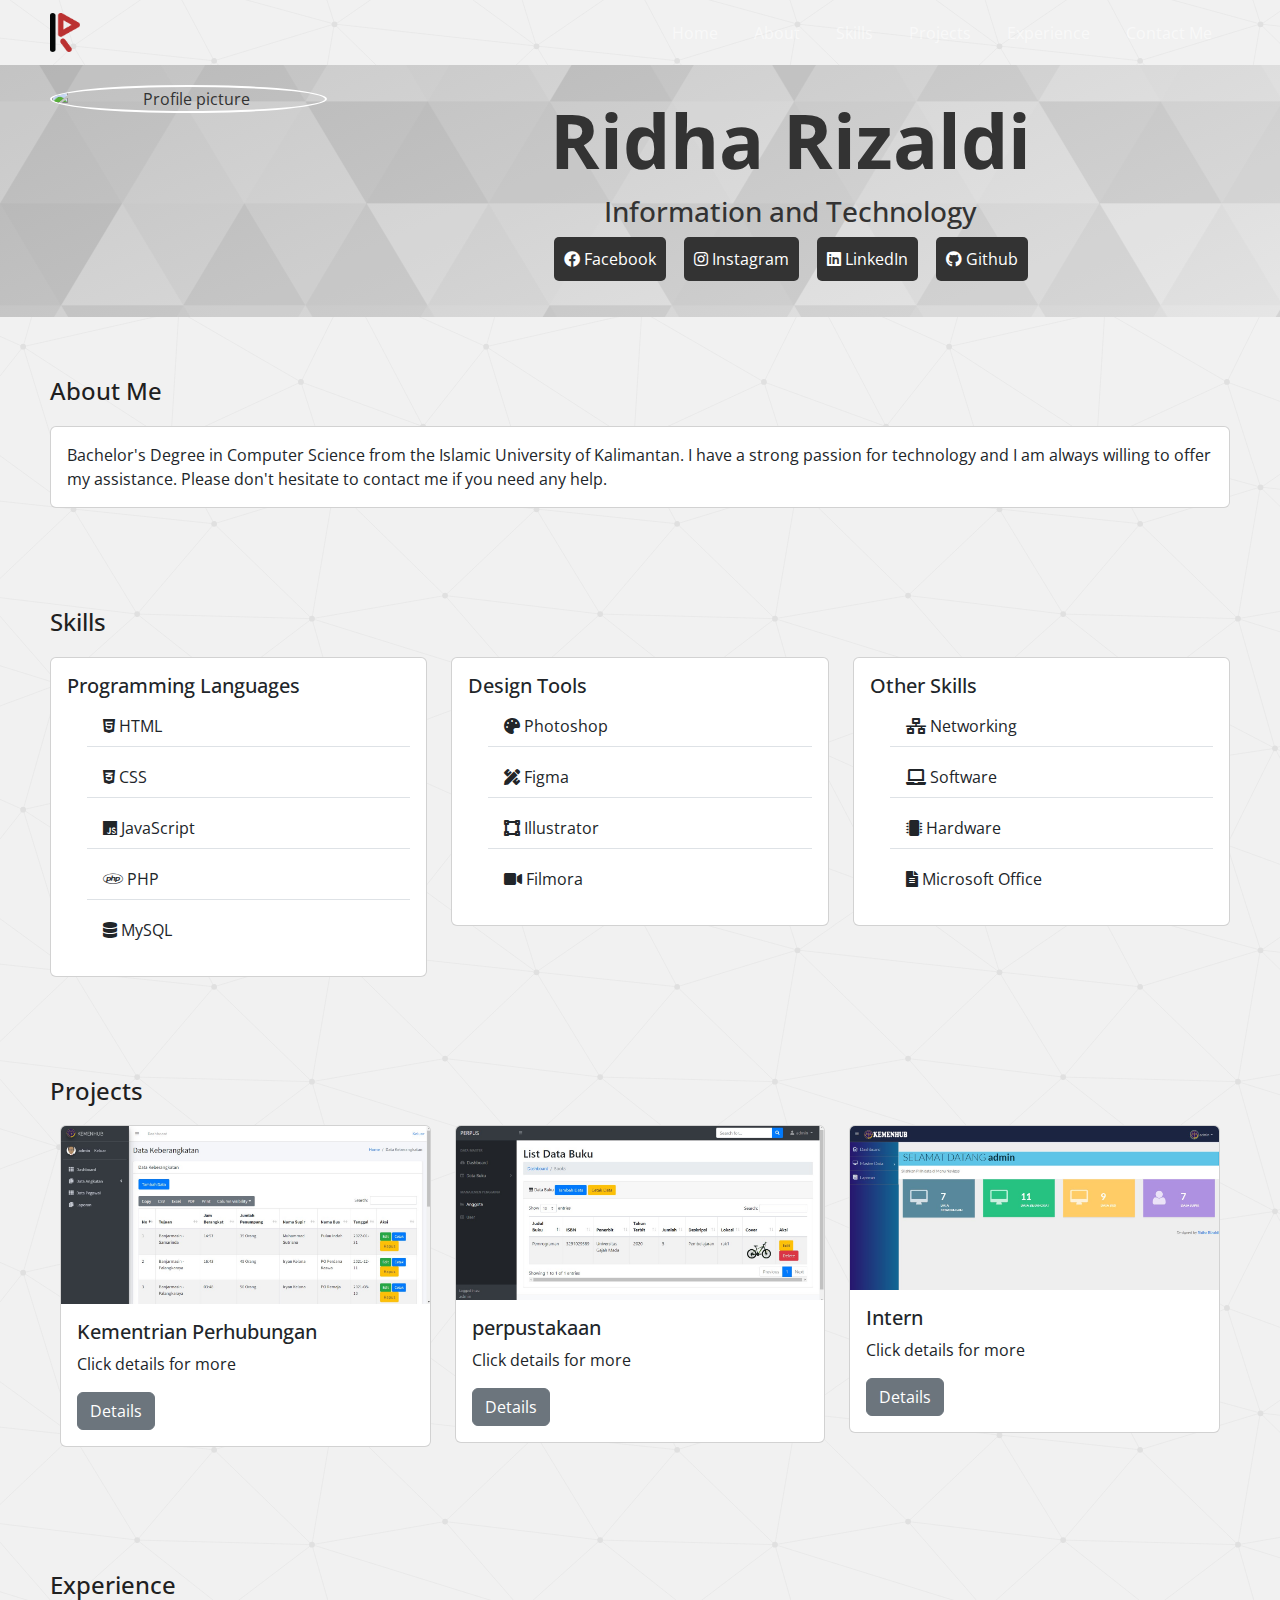
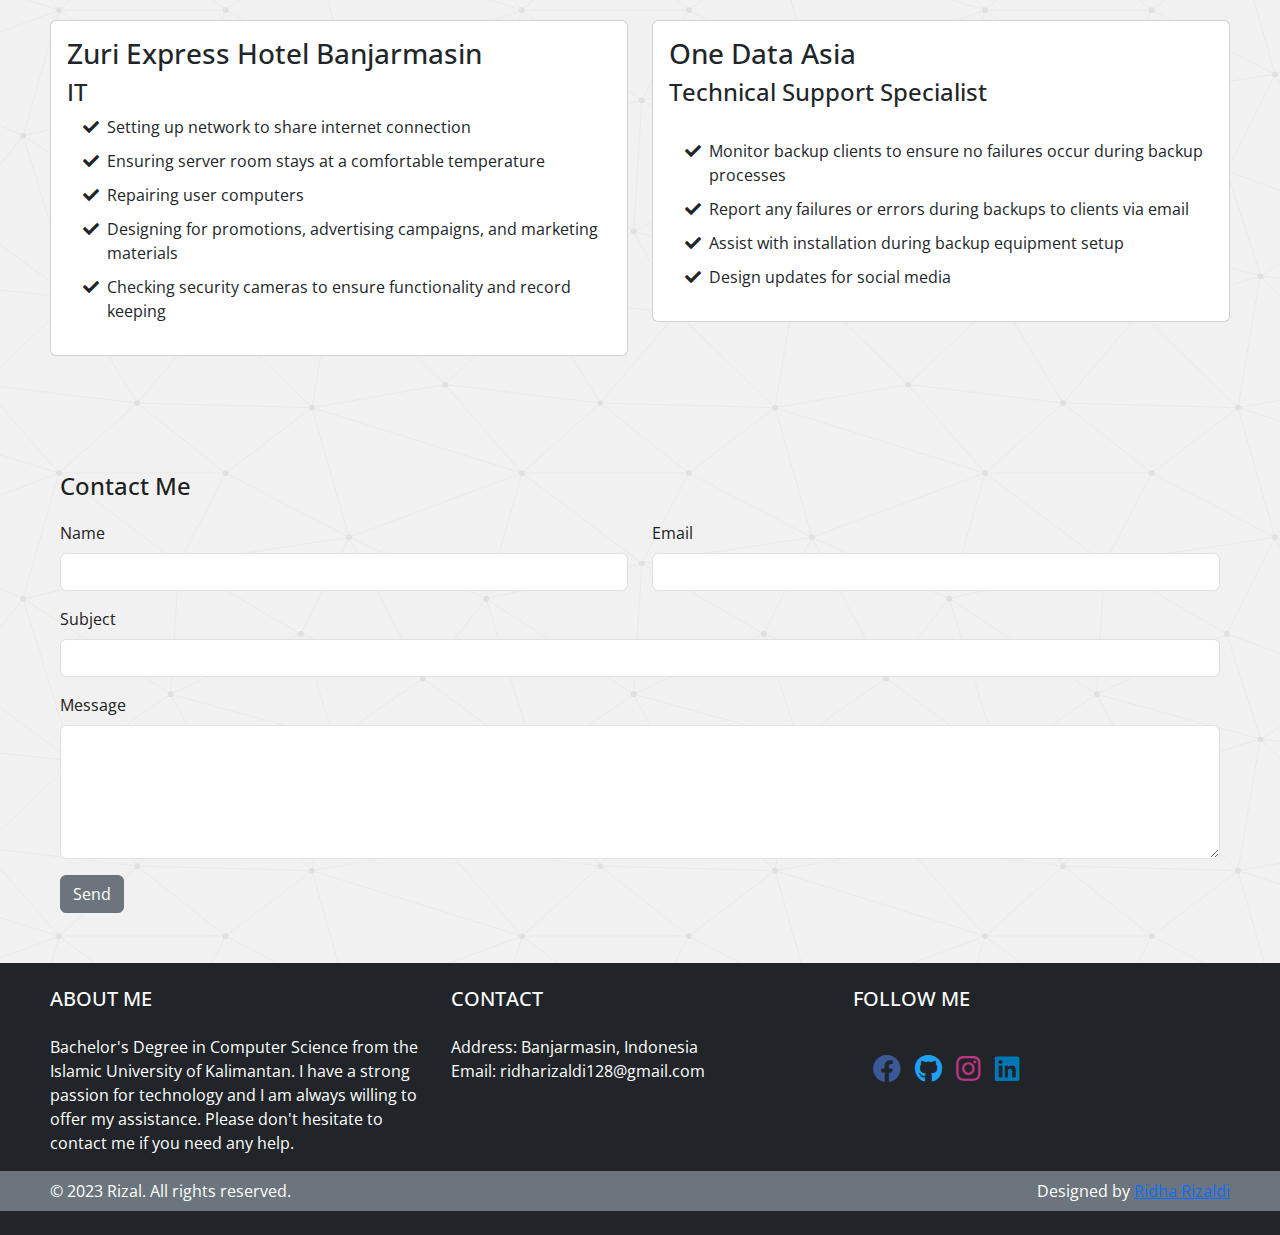
==== commit a7f75606: "Add files via upload" ====
--- a/index.html
+++ b/index.html
@@ -1,431 +1,431 @@
-<!DOCTYPE html>
-<html>
-  <head>
-    <title>Ridha Rizaldi Site's</title>
-    <link rel="icon" type="image/png" href="logo.png" />
-    <meta name="viewport" content="width=device-width, initial-scale=1" />
-    <link rel="stylesheet" href="https://cdn.jsdelivr.net/npm/bootstrap@5.0.0/dist/css/bootstrap.min.css" />
-    <link rel="stylesheet" href="style.css" />
-    <link rel="stylesheet" href="https://cdnjs.cloudflare.com/ajax/libs/animate.css/4.1.1/animate.min.css" />
-    <link rel="stylesheet" href="https://cdnjs.cloudflare.com/ajax/libs/font-awesome/5.15.3/css/all.min.css" />
-
-    <link href="https://fonts.googleapis.com/css2?family=Open+Sans&display=swap" rel="stylesheet" />
-  </head>
-  <body>
-    <div class="container">
-      <div class="logo">
-        <nav class="navbar navbar-expand-md navbar-light bg-transparent">
-          <a class="navbar-brand" href="#"><img src="logo.png" width="30" alt="" /></a>
-          <button class="navbar-toggler" type="button" data-bs-toggle="collapse" data-bs-target="#navbarNav" aria-controls="navbarNav" aria-expanded="false" aria-label="Toggle navigation">
-            <span class="navbar-toggler-icon"></span>
-          </button>
-          <div class="collapse navbar-collapse navbar-dark" id="navbarNav">
-            <ul class="navbar-nav ms-auto">
-              <li class="nav-item active">
-                <a class="nav-link" aria-current="page" href="#">Home</a>
-              </li>
-              <li class="nav-item">
-                <a class="nav-link" href="#about">About</a>
-              </li>
-              <li class="nav-item">
-                <a class="nav-link" href="#skills">Skills</a>
-              </li>
-              <li class="nav-item">
-                <a class="nav-link" href="#projects">Projects</a>
-              </li>
-              <li class="nav-item">
-                <a class="nav-link" href="#experience">Experience</a>
-              </li>
-              <li class="nav-item">
-                <a class="nav-link" href="#contact">Contact Me</a>
-              </li>
-            </ul>
-          </div>
-        </nav>
-      </div>
-    </div>
-    <header>
-      <div class="container">
-        <div class="row">
-          <div class="col-md-3 animate__animated animate__fadeInDown">
-            <img src="gambar.png" alt="Profile picture" class="img-fluid rounded-circle" style="border: 2px solid white" />
-          </div>
-          <div class="col-md-9">
-            <div class="row">
-              <div class="col-sm-12 animate__animated animate__backInDown">
-                <h1><b>Ridha Rizaldi</b></h1>
-                <h3>Information and Technology</h3>
-              </div>
-              <div class="col-sm-12 animate__animated animate__fadeInDown">
-                <nav>
-                  <ul class="list-inline">
-                    <li class="list-inline-item">
-                      <a href="https://www.facebook.com/ridharzldi" target="_blank"><i class="fab fa-facebook"></i> Facebook</a>
-                    </li>
-                    <li class="list-inline-item">
-                      <a href="https://www.instagram.com/ridharzldi" target="_blank"><i class="fab fa-instagram"></i> Instagram</a>
-                    </li>
-                    <li class="list-inline-item">
-                      <a href="https://www.linkedin.com/in/ridharzldi" target="_blank"><i class="fab fa-linkedin"></i> LinkedIn</a>
-                    </li>
-                    <li class="list-inline-item">
-                      <a href="https://www.github.com/ridharizaldi" target="_blank"><i class="fab fa-github"></i> Github</a>
-                    </li>
-                  </ul>
-                </nav>
-              </div>
-            </div>
-          </div>
-        </div>
-      </div>
-    </header>
-    <main>
-      <div class="container">
-        <div class="row">
-          <div class="col-sm-12 col-md-12 animate__animated animate__fadeInDown">
-            <section id="about">
-              <h2>About Me</h2>
-              <div class="card my-3">
-                <div class="card-body">
-                  <p class="card-text">
-                    Bachelor's Degree in Computer Science from the Islamic University of Kalimantan. I have a strong passion for technology and I am always willing to offer my assistance. Please don't hesitate to contact me if you need any
-                    help.
-                  </p>
-                </div>
-              </div>
-            </section>
-          </div>
-
-          <div class="col-md-12 animate__animated animate__fadeInDown">
-            <section id="skills">
-              <h2>Skills</h2>
-              <div class="row">
-                <div class="col-md-4">
-                  <div class="card">
-                    <div class="card-body">
-                      <h5 class="card-title">Programming Languages</h5>
-                      <ul class="list-group list-group-flush">
-                        <li class="list-group-item"><i class="fab fa-html5"></i> HTML</li>
-                        <li class="list-group-item"><i class="fab fa-css3-alt"></i> CSS</li>
-                        <li class="list-group-item"><i class="fab fa-js"></i> JavaScript</li>
-                        <li class="list-group-item"><i class="fab fa-php"></i> PHP</li>
-                        <li class="list-group-item"><i class="fas fa-database"></i> MySQL</li>
-                      </ul>
-                    </div>
-                  </div>
-                </div>
-                <div class="col-md-4">
-                  <div class="card">
-                    <div class="card-body">
-                      <h5 class="card-title">Design Tools</h5>
-                      <ul class="list-group list-group-flush">
-                        <li class="list-group-item"><i class="fas fa-palette"></i> Photoshop</li>
-                        <li class="list-group-item"><i class="fas fa-pencil-ruler"></i> Figma</li>
-                        <li class="list-group-item"><i class="fas fa-vector-square"></i> Illustrator</li>
-                        <li class="list-group-item"><i class="fas fa-video"></i> Filmora</li>
-                      </ul>
-                    </div>
-                  </div>
-                </div>
-                <div class="col-md-4">
-                  <div class="card">
-                    <div class="card-body">
-                      <h5 class="card-title">Other Skills</h5>
-                      <ul class="list-group list-group-flush">
-                        <li class="list-group-item"><i class="fas fa-network-wired"></i> Networking</li>
-                        <li class="list-group-item"><i class="fas fa-laptop"></i> Software</li>
-                        <li class="list-group-item"><i class="fas fa-microchip"></i> Hardware</li>
-                        <li class="list-group-item"><i class="fas fa-file-alt"></i> Microsoft Office</li>
-                      </ul>
-                    </div>
-                  </div>
-                </div>
-              </div>
-            </section>
-          </div>
-
-          <div class="col-sm-12 col-md-12 animate__animated animate__fadeInDown">
-            <section id="projects">
-              <h2>Projects</h2>
-              <div class="container">
-                <div class="row">
-                  <div class="col-md-4 mb-4">
-                    <div class="card">
-                      <img src="img/kemenhub1.jpg" class="card-img-top" alt="..." />
-                      <div class="card-body">
-                        <h5 class="card-title">Kementrian Perhubungan</h5>
-                        <p class="card-text">Deskripsi singkat mengenai project ini.</p>
-                        <a href="#" class="btn btn-secondary" data-bs-toggle="modal" data-bs-target="#project1Modal">Details</a>
-                      </div>
-                    </div>
-                  </div>
-                  <div class="col-md-4 mb-4">
-                    <div class="card">
-                      <img src="img/perpustakaan1.jpg" class="card-img-top" alt="..." />
-                      <div class="card-body">
-                        <h5 class="card-title">Project 2</h5>
-                        <p class="card-text">Deskripsi singkat mengenai project ini.</p>
-                        <a href="#" class="btn btn-secondary" data-bs-toggle="modal" data-bs-target="#project2Modal">Details</a>
-                      </div>
-                    </div>
-                  </div>
-                  <div class="col-md-4 mb-4">
-                    <div class="card">
-                      <img src="img/pkl1.jpg" class="card-img-top" alt="..." />
-                      <div class="card-body">
-                        <h5 class="card-title">Project 3</h5>
-                        <p class="card-text">Deskripsi singkat mengenai project ini.</p>
-                        <a href="#" class="btn btn-secondary" data-bs-toggle="modal" data-bs-target="#project3Modal">Details</a>
-                      </div>
-                    </div>
-                  </div>
-                </div>
-              </div>
-            </section>
-          </div>
-          <div class="col-sm-12 animate__animated animate__fadeInDown">
-            <section id="experience">
-              <h2>Experience</h2>
-              <div class="row">
-                <div class="col-md-6">
-                  <div class="card mb-3">
-                    <div class="card-body">
-                      <h3>Zuri Express Hotel Banjarmasin</h3>
-                      <h4>IT</h4>
-                      <ul class="fa-ul">
-                        <li>
-                          <span class="fa-li"><i class="fas fa-check"></i></span>Setting up network to share internet connection
-                        </li>
-                        <li>
-                          <span class="fa-li"><i class="fas fa-check"></i></span>Ensuring server room stays at a comfortable temperature
-                        </li>
-                        <li>
-                          <span class="fa-li"><i class="fas fa-check"></i></span>Repairing user computers
-                        </li>
-                        <li>
-                          <span class="fa-li"><i class="fas fa-check"></i></span>Designing for promotions, advertising campaigns, and marketing materials
-                        </li>
-                        <li>
-                          <span class="fa-li"><i class="fas fa-check"></i></span>Checking security cameras to ensure functionality and record keeping
-                        </li>
-                      </ul>
-                    </div>
-                  </div>
-                </div>
-                <div class="col-md-6">
-                  <div class="card mb-3">
-                    <div class="card-body">
-                      <h3>One Data Asia</h3>
-                      <h4>Technical Support Specialist</h4>
-                      <ul class="fa-ul">
-                        <span class="fa-ul">
-                          <li>
-                            <span class="fa-li"><i class="fas fa-check"></i></span>Monitor backup clients to ensure no failures occur during backup processes
-                          </li>
-                          <li>
-                            <span class="fa-li"><i class="fas fa-check"></i></span>Report any failures or errors during backups to clients via email
-                          </li>
-                          <li>
-                            <span class="fa-li"><i class="fas fa-check"></i></span>Assist with installation during backup equipment setup
-                          </li>
-                          <li>
-                            <span class="fa-li"><i class="fas fa-check"></i></span>Design updates for social media
-                          </li>
-                        </span>
-                      </ul>
-                    </div>
-                  </div>
-                </div>
-              </div>
-            </section>
-          </div>
-
-          <div class="col-sm-12 col-md-12 animate__animated animate__fadeInDown">
-            <section id="contact">
-              <div class="container">
-                <h2>Contact Me</h2>
-                <form action="https://formspree.io/f/mzbqypww" method="POST">
-                  <div class="row mb-3">
-                    <div class="col-md-6">
-                      <label for="inputName" class="form-label">Name</label>
-                      <input type="text" class="form-control" id="inputName" name="name" required />
-                    </div>
-                    <div class="col-md-6">
-                      <label for="inputEmail" class="form-label">Email</label>
-                      <input type="email" class="form-control" id="inputEmail" name="email" required />
-                    </div>
-                  </div>
-                  <div class="mb-3">
-                    <label for="inputSubject" class="form-label">Subject</label>
-                    <input type="text" class="form-control" id="inputSubject" name="subject" required />
-                  </div>
-                  <div class="mb-3">
-                    <label for="inputMessage" class="form-label">Message</label>
-                    <textarea class="form-control" id="inputMessage" rows="5" name="message" required></textarea>
-                  </div>
-                  <button type="submit" class="btn btn-secondary">Send</button>
-                </form>
-              </div>
-            </section>
-          </div>
-        </div>
-      </div>
-      <footer class="bg-dark text-white py-4">
-        <div class="container">
-          <div class="row">
-            <div class="col-md-4 mb-3 mb-md-0">
-              <h5 class="text-uppercase mb-4">About Me</h5>
-              <p>
-                Bachelor's Degree in Computer Science from the Islamic University of Kalimantan. I have a strong passion for technology and I am always willing to offer my assistance. Please don't hesitate to contact me if you need any
-                help.
-              </p>
-            </div>
-            <div class="col-md-4 mb-3 mb-md-0">
-              <h5 class="text-uppercase mb-4">Contact</h5>
-              <ul class="list-unstyled">
-                <li><i class="bi bi-geo-alt-fill"></i> Address: Banjarmasin, Indonesia</li>
-                <li><i class="bi bi-envelope-fill"></i> Email: ridharizaldi128@gmail.com</li>
-              </ul>
-            </div>
-            <div class="col-md-4">
-              <h5 class="text-uppercase mb-4" style="text-align: left">Follow Me</h5>
-              <div style="background-color: #f5f5f500; padding: 20px; text-align: left; font-size: 14px">
-                <a href="https://www.facebook.com/ridharzldi" target="_blank"><i class="fab fa-facebook fa-2x" style="color: #3b5998; margin-right: 10px"></i></a>
-                <a href="https://github.com/ridharizaldi" target="_blank"><i class="fab fa-github fa-2x" style="color: #1da1f2; margin-right: 10px"></i></a>
-                <a href="https://www.instagram.com/ridharzldi" target="_blank"><i class="fab fa-instagram fa-2x" style="color: #c13584; margin-right: 10px"></i></a>
-                <a href="https://www.linkedin.com/in/ridharzldi" target="_blank"><i class="fab fa-linkedin fa-2x" style="color: #0077b5; margin-right: 10px"></i></a>
-              </div>
-            </div>
-          </div>
-        </div>
-        <div class="container-fluid bg-secondary">
-          <div class="container py-2">
-            <div class="row">
-              <div class="col-md-6 text-center text-md-start">
-                <p class="mb-0">&copy; 2023 Rizal. All rights reserved.</p>
-              </div>
-              <div class="col-md-6 text-center text-md-end">
-                <p class="mb-0">Designed by <a href="#">Ridha Rizaldi</a></p>
-              </div>
-            </div>
-          </div>
-        </div>
-      </footer>
-    </main>
-    <script src="https://code.jquery.com/jquery-3.6.0.min.js"></script>
-    <script src="https://cdnjs.cloudflare.com/ajax/libs/popper.js/1.14.7/umd/popper.min.js"></script>
-    <script src="https://cdn.jsdelivr.net/npm/bootstrap@5.0.0/dist/js/bootstrap.bundle.min.js"></script>
-  </body>
-</html>
-<!-- Modal -->
-<div class="modal fade" id="project1Modal" tabindex="-1" aria-labelledby="exampleModalLabel" aria-hidden="true">
-  <div class="modal-dialog modal-dialog-centered modal-xl">
-    <div class="modal-content">
-      <div class="modal-header">
-        <h5 class="modal-title" id="exampleModalLabel">Kementrian Perhubungan</h5>
-        <button type="button" class="btn-close" data-bs-dismiss="modal" aria-label="Close"></button>
-      </div>
-      <div class="modal-body">
-        <div id="carouselExampleControls" class="carousel slide" data-bs-ride="carousel">
-          <div class="carousel-inner">
-            <div class="carousel-item active">
-              <img src="img/kemenhub1.jpg" class="d-block w-100" alt="..." />
-            </div>
-            <div class="carousel-item">
-              <img src="img/kemenhub2.jpg" class="d-block w-100" alt="..." />
-            </div>
-            <div class="carousel-item">
-              <img src="img/kemenhub3.jpg" class="d-block w-100" alt="..." />
-            </div>
-          </div>
-          <button class="carousel-control-prev" type="button" data-bs-target="#carouselExampleControls" data-bs-slide="prev">
-            <span class="carousel-control-prev-icon" aria-hidden="true"></span>
-            <span class="visually-hidden">Previous</span>
-          </button>
-          <button class="carousel-control-next" type="button" data-bs-target="#carouselExampleControls" data-bs-slide="next">
-            <span class="carousel-control-next-icon" aria-hidden="true"></span>
-            <span class="visually-hidden">Next</span>
-          </button>
-        </div>
-      </div>
-      <div class="modal-footer">
-        <button type="button" class="btn btn-secondary" data-bs-dismiss="modal">Close</button>
-      </div>
-    </div>
-  </div>
-</div>
-<div class="modal fade" id="project2Modal" tabindex="-1" aria-labelledby="exampleModalLabel" aria-hidden="true">
-  <div class="modal-dialog modal-dialog-centered modal-xl">
-    <div class="modal-content">
-      <div class="modal-header">
-        <h5 class="modal-title" id="exampleModalLabel">perpustakaan</h5>
-        <button type="button" class="btn-close" data-bs-dismiss="modal" aria-label="Close"></button>
-      </div>
-      <div class="modal-body">
-        <div id="carouselExampleControls1" class="carousel slide" data-bs-ride="carousel">
-          <div class="carousel-inner">
-            <div class="carousel-item active">
-              <img src="img/perpustakaan1.jpg" class="d-block w-100" alt="..." />
-            </div>
-            <div class="carousel-item">
-              <img src="img/perpustakaan2.jpg" class="d-block w-100" alt="..." />
-            </div>
-            <div class="carousel-item">
-              <img src="img/perpustakaan3.jpg" class="d-block w-100" alt="..." />
-            </div>
-          </div>
-          <button class="carousel-control-prev" type="button" data-bs-target="#carouselExampleControls1" data-bs-slide="prev">
-            <span class="carousel-control-prev-icon" aria-hidden="true"></span>
-            <span class="visually-hidden">Previous</span>
-          </button>
-          <button class="carousel-control-next" type="button" data-bs-target="#carouselExampleControls1" data-bs-slide="next">
-            <span class="carousel-control-next-icon" aria-hidden="true"></span>
-            <span class="visually-hidden">Next</span>
-          </button>
-        </div>
-      </div>
-      <div class="modal-footer">
-        <button type="button" class="btn btn-secondary" data-bs-dismiss="modal">Close</button>
-      </div>
-    </div>
-  </div>
-</div>
-<div class="modal fade" id="project3Modal" tabindex="-1" aria-labelledby="exampleModalLabel" aria-hidden="true">
-  <div class="modal-dialog modal-dialog-centered modal-xl">
-    <div class="modal-content">
-      <div class="modal-header">
-        <h5 class="modal-title" id="exampleModalLabel">KEMENHUB</h5>
-        <button type="button" class="btn-close" data-bs-dismiss="modal" aria-label="Close"></button>
-      </div>
-      <div class="modal-body">
-        <div id="carouselExampleControls2" class="carousel slide" data-bs-ride="carousel">
-          <div class="carousel-inner">
-            <div class="carousel-item active">
-              <img src="img/pkl1.jpg" class="d-block w-100" alt="..." />
-            </div>
-            <div class="carousel-item">
-              <img src="img/pkl2.jpg" class="d-block w-100" alt="..." />
-            </div>
-            <div class="carousel-item">
-              <img src="img/pkl3.jpg" class="d-block w-100" alt="..." />
-            </div>
-            <div class="carousel-item">
-              <img src="img/pkl4.jpg" class="d-block w-100" alt="..." />
-            </div>
-          </div>
-          <button class="carousel-control-prev" type="button" data-bs-target="#carouselExampleControls2" data-bs-slide="prev">
-            <span class="carousel-control-prev-icon" aria-hidden="true"></span>
-            <span class="visually-hidden">Previous</span>
-          </button>
-          <button class="carousel-control-next" type="button" data-bs-target="#carouselExampleControls2" data-bs-slide="next">
-            <span class="carousel-control-next-icon" aria-hidden="true"></span>
-            <span class="visually-hidden">Next</span>
-          </button>
-        </div>
-      </div>
-      <div class="modal-footer">
-        <button type="button" class="btn btn-secondary" data-bs-dismiss="modal">Close</button>
-      </div>
-    </div>
-  </div>
-</div>
+<!DOCTYPE html>
+<html>
+  <head>
+    <title>Ridha Rizaldi Site's</title>
+    <link rel="icon" type="image/png" href="logo.png" />
+    <meta name="viewport" content="width=device-width, initial-scale=1" />
+    <link rel="stylesheet" href="https://cdn.jsdelivr.net/npm/bootstrap@5.0.0/dist/css/bootstrap.min.css" />
+    <link rel="stylesheet" href="style.css" />
+    <link rel="stylesheet" href="https://cdnjs.cloudflare.com/ajax/libs/animate.css/4.1.1/animate.min.css" />
+    <link rel="stylesheet" href="https://cdnjs.cloudflare.com/ajax/libs/font-awesome/5.15.3/css/all.min.css" />
+
+    <link href="https://fonts.googleapis.com/css2?family=Open+Sans&display=swap" rel="stylesheet" />
+  </head>
+  <body>
+    <div class="container">
+      <div class="logo">
+        <nav class="navbar navbar-expand-md navbar-light bg-transparent">
+          <a class="navbar-brand" href="#"><img src="logo.png" width="30" alt="" /></a>
+          <button class="navbar-toggler" type="button" data-bs-toggle="collapse" data-bs-target="#navbarNav" aria-controls="navbarNav" aria-expanded="false" aria-label="Toggle navigation">
+            <span class="navbar-toggler-icon"></span>
+          </button>
+          <div class="collapse navbar-collapse navbar-dark" id="navbarNav">
+            <ul class="navbar-nav ms-auto">
+              <li class="nav-item active">
+                <a class="nav-link" aria-current="page" href="#">Home</a>
+              </li>
+              <li class="nav-item">
+                <a class="nav-link" href="#about">About</a>
+              </li>
+              <li class="nav-item">
+                <a class="nav-link" href="#skills">Skills</a>
+              </li>
+              <li class="nav-item">
+                <a class="nav-link" href="#projects">Projects</a>
+              </li>
+              <li class="nav-item">
+                <a class="nav-link" href="#experience">Experience</a>
+              </li>
+              <li class="nav-item">
+                <a class="nav-link" href="#contact">Contact Me</a>
+              </li>
+            </ul>
+          </div>
+        </nav>
+      </div>
+    </div>
+    <header>
+      <div class="container">
+        <div class="row">
+          <div class="col-md-3 animate__animated animate__fadeInDown">
+            <img src="gambar.png" alt="Profile picture" class="img-fluid rounded-circle" style="border: 2px solid white" />
+          </div>
+          <div class="col-md-9">
+            <div class="row">
+              <div class="col-sm-12 animate__animated animate__backInDown">
+                <h1><b>Ridha Rizaldi</b></h1>
+                <h3>Information and Technology</h3>
+              </div>
+              <div class="col-sm-12 animate__animated animate__fadeInDown">
+                <nav>
+                  <ul class="list-inline">
+                    <li class="list-inline-item">
+                      <a href="https://www.facebook.com/ridharzldi" target="_blank"><i class="fab fa-facebook"></i> Facebook</a>
+                    </li>
+                    <li class="list-inline-item">
+                      <a href="https://www.instagram.com/ridharzldi" target="_blank"><i class="fab fa-instagram"></i> Instagram</a>
+                    </li>
+                    <li class="list-inline-item">
+                      <a href="https://www.linkedin.com/in/ridharzldi" target="_blank"><i class="fab fa-linkedin"></i> LinkedIn</a>
+                    </li>
+                    <li class="list-inline-item">
+                      <a href="https://www.github.com/ridharizaldi" target="_blank"><i class="fab fa-github"></i> Github</a>
+                    </li>
+                  </ul>
+                </nav>
+              </div>
+            </div>
+          </div>
+        </div>
+      </div>
+    </header>
+    <main>
+      <div class="container">
+        <div class="row">
+          <div class="col-sm-12 col-md-12 animate__animated animate__fadeInDown">
+            <section id="about">
+              <h2>About Me</h2>
+              <div class="card my-3">
+                <div class="card-body">
+                  <p class="card-text">
+                    Bachelor's Degree in Computer Science from the Islamic University of Kalimantan. I have a strong passion for technology and I am always willing to offer my assistance. Please don't hesitate to contact me if you need any
+                    help.
+                  </p>
+                </div>
+              </div>
+            </section>
+          </div>
+
+          <div class="col-md-12 animate__animated animate__fadeInDown">
+            <section id="skills">
+              <h2>Skills</h2>
+              <div class="row">
+                <div class="col-md-4">
+                  <div class="card">
+                    <div class="card-body">
+                      <h5 class="card-title">Programming Languages</h5>
+                      <ul class="list-group list-group-flush">
+                        <li class="list-group-item"><i class="fab fa-html5"></i> HTML</li>
+                        <li class="list-group-item"><i class="fab fa-css3-alt"></i> CSS</li>
+                        <li class="list-group-item"><i class="fab fa-js"></i> JavaScript</li>
+                        <li class="list-group-item"><i class="fab fa-php"></i> PHP</li>
+                        <li class="list-group-item"><i class="fas fa-database"></i> MySQL</li>
+                      </ul>
+                    </div>
+                  </div>
+                </div>
+                <div class="col-md-4">
+                  <div class="card">
+                    <div class="card-body">
+                      <h5 class="card-title">Design Tools</h5>
+                      <ul class="list-group list-group-flush">
+                        <li class="list-group-item"><i class="fas fa-palette"></i> Photoshop</li>
+                        <li class="list-group-item"><i class="fas fa-pencil-ruler"></i> Figma</li>
+                        <li class="list-group-item"><i class="fas fa-vector-square"></i> Illustrator</li>
+                        <li class="list-group-item"><i class="fas fa-video"></i> Filmora</li>
+                      </ul>
+                    </div>
+                  </div>
+                </div>
+                <div class="col-md-4">
+                  <div class="card">
+                    <div class="card-body">
+                      <h5 class="card-title">Other Skills</h5>
+                      <ul class="list-group list-group-flush">
+                        <li class="list-group-item"><i class="fas fa-network-wired"></i> Networking</li>
+                        <li class="list-group-item"><i class="fas fa-laptop"></i> Software</li>
+                        <li class="list-group-item"><i class="fas fa-microchip"></i> Hardware</li>
+                        <li class="list-group-item"><i class="fas fa-file-alt"></i> Microsoft Office</li>
+                      </ul>
+                    </div>
+                  </div>
+                </div>
+              </div>
+            </section>
+          </div>
+
+          <div class="col-sm-12 col-md-12 animate__animated animate__fadeInDown">
+            <section id="projects">
+              <h2>Projects</h2>
+              <div class="container">
+                <div class="row">
+                  <div class="col-md-4 mb-4">
+                    <div class="card">
+                      <img src="img/kemenhub1.jpg" class="card-img-top" alt="..." />
+                      <div class="card-body">
+                        <h5 class="card-title">Kementrian Perhubungan</h5>
+                        <p class="card-text">Click details for more</p>
+                        <a href="#" class="btn btn-secondary" data-bs-toggle="modal" data-bs-target="#project1Modal">Details</a>
+                      </div>
+                    </div>
+                  </div>
+                  <div class="col-md-4 mb-4">
+                    <div class="card">
+                      <img src="img/perpustakaan1.jpg" class="card-img-top" alt="..." />
+                      <div class="card-body">
+                        <h5 class="card-title">perpustakaan</h5>
+                        <p class="card-text">Click details for more</p>
+                        <a href="#" class="btn btn-secondary" data-bs-toggle="modal" data-bs-target="#project2Modal">Details</a>
+                      </div>
+                    </div>
+                  </div>
+                  <div class="col-md-4 mb-4">
+                    <div class="card">
+                      <img src="img/pkl1.jpg" class="card-img-top" alt="..." />
+                      <div class="card-body">
+                        <h5 class="card-title">Intern</h5>
+                        <p class="card-text">Click details for more</p>
+                        <a href="#" class="btn btn-secondary" data-bs-toggle="modal" data-bs-target="#project3Modal">Details</a>
+                      </div>
+                    </div>
+                  </div>
+                </div>
+              </div>
+            </section>
+          </div>
+          <div class="col-sm-12 animate__animated animate__fadeInDown">
+            <section id="experience">
+              <h2>Experience</h2>
+              <div class="row">
+                <div class="col-md-6">
+                  <div class="card mb-3">
+                    <div class="card-body">
+                      <h3>Zuri Express Hotel Banjarmasin</h3>
+                      <h4>IT</h4>
+                      <ul class="fa-ul">
+                        <li>
+                          <span class="fa-li"><i class="fas fa-check"></i></span>Setting up network to share internet connection
+                        </li>
+                        <li>
+                          <span class="fa-li"><i class="fas fa-check"></i></span>Ensuring server room stays at a comfortable temperature
+                        </li>
+                        <li>
+                          <span class="fa-li"><i class="fas fa-check"></i></span>Repairing user computers
+                        </li>
+                        <li>
+                          <span class="fa-li"><i class="fas fa-check"></i></span>Designing for promotions, advertising campaigns, and marketing materials
+                        </li>
+                        <li>
+                          <span class="fa-li"><i class="fas fa-check"></i></span>Checking security cameras to ensure functionality and record keeping
+                        </li>
+                      </ul>
+                    </div>
+                  </div>
+                </div>
+                <div class="col-md-6">
+                  <div class="card mb-3">
+                    <div class="card-body">
+                      <h3>One Data Asia</h3>
+                      <h4>Technical Support Specialist</h4>
+                      <ul class="fa-ul">
+                        <span class="fa-ul">
+                          <li>
+                            <span class="fa-li"><i class="fas fa-check"></i></span>Monitor backup clients to ensure no failures occur during backup processes
+                          </li>
+                          <li>
+                            <span class="fa-li"><i class="fas fa-check"></i></span>Report any failures or errors during backups to clients via email
+                          </li>
+                          <li>
+                            <span class="fa-li"><i class="fas fa-check"></i></span>Assist with installation during backup equipment setup
+                          </li>
+                          <li>
+                            <span class="fa-li"><i class="fas fa-check"></i></span>Design updates for social media
+                          </li>
+                        </span>
+                      </ul>
+                    </div>
+                  </div>
+                </div>
+              </div>
+            </section>
+          </div>
+
+          <div class="col-sm-12 col-md-12 animate__animated animate__fadeInDown">
+            <section id="contact">
+              <div class="container">
+                <h2>Contact Me</h2>
+                <form action="https://formspree.io/f/mzbqypww" method="POST">
+                  <div class="row mb-3">
+                    <div class="col-md-6">
+                      <label for="inputName" class="form-label">Name</label>
+                      <input type="text" class="form-control" id="inputName" name="name" required />
+                    </div>
+                    <div class="col-md-6">
+                      <label for="inputEmail" class="form-label">Email</label>
+                      <input type="email" class="form-control" id="inputEmail" name="email" required />
+                    </div>
+                  </div>
+                  <div class="mb-3">
+                    <label for="inputSubject" class="form-label">Subject</label>
+                    <input type="text" class="form-control" id="inputSubject" name="subject" required />
+                  </div>
+                  <div class="mb-3">
+                    <label for="inputMessage" class="form-label">Message</label>
+                    <textarea class="form-control" id="inputMessage" rows="5" name="message" required></textarea>
+                  </div>
+                  <button type="submit" class="btn btn-secondary">Send</button>
+                </form>
+              </div>
+            </section>
+          </div>
+        </div>
+      </div>
+      <footer class="bg-dark text-white py-4">
+        <div class="container">
+          <div class="row">
+            <div class="col-md-4 mb-3 mb-md-0">
+              <h5 class="text-uppercase mb-4">About Me</h5>
+              <p>
+                Bachelor's Degree in Computer Science from the Islamic University of Kalimantan. I have a strong passion for technology and I am always willing to offer my assistance. Please don't hesitate to contact me if you need any
+                help.
+              </p>
+            </div>
+            <div class="col-md-4 mb-3 mb-md-0">
+              <h5 class="text-uppercase mb-4">Contact</h5>
+              <ul class="list-unstyled">
+                <li><i class="bi bi-geo-alt-fill"></i> Address: Banjarmasin, Indonesia</li>
+                <li><i class="bi bi-envelope-fill"></i> Email: ridharizaldi128@gmail.com</li>
+              </ul>
+            </div>
+            <div class="col-md-4">
+              <h5 class="text-uppercase mb-4" style="text-align: left">Follow Me</h5>
+              <div style="background-color: #f5f5f500; padding: 20px; text-align: left; font-size: 14px">
+                <a href="https://www.facebook.com/ridharzldi" target="_blank"><i class="fab fa-facebook fa-2x" style="color: #3b5998; margin-right: 10px"></i></a>
+                <a href="https://github.com/ridharizaldi" target="_blank"><i class="fab fa-github fa-2x" style="color: #1da1f2; margin-right: 10px"></i></a>
+                <a href="https://www.instagram.com/ridharzldi" target="_blank"><i class="fab fa-instagram fa-2x" style="color: #c13584; margin-right: 10px"></i></a>
+                <a href="https://www.linkedin.com/in/ridharzldi" target="_blank"><i class="fab fa-linkedin fa-2x" style="color: #0077b5; margin-right: 10px"></i></a>
+              </div>
+            </div>
+          </div>
+        </div>
+        <div class="container-fluid bg-secondary">
+          <div class="container py-2">
+            <div class="row">
+              <div class="col-md-6 text-center text-md-start">
+                <p class="mb-0">&copy; 2023 Rizal. All rights reserved.</p>
+              </div>
+              <div class="col-md-6 text-center text-md-end">
+                <p class="mb-0">Designed by <a href="#">Ridha Rizaldi</a></p>
+              </div>
+            </div>
+          </div>
+        </div>
+      </footer>
+    </main>
+    <script src="https://code.jquery.com/jquery-3.6.0.min.js"></script>
+    <script src="https://cdnjs.cloudflare.com/ajax/libs/popper.js/1.14.7/umd/popper.min.js"></script>
+    <script src="https://cdn.jsdelivr.net/npm/bootstrap@5.0.0/dist/js/bootstrap.bundle.min.js"></script>
+  </body>
+</html>
+<!-- Modal -->
+<div class="modal fade" id="project1Modal" tabindex="-1" aria-labelledby="exampleModalLabel" aria-hidden="true">
+  <div class="modal-dialog modal-dialog-centered modal-xl">
+    <div class="modal-content">
+      <div class="modal-header">
+        <h5 class="modal-title" id="exampleModalLabel">Kementrian Perhubungan</h5>
+        <button type="button" class="btn-close" data-bs-dismiss="modal" aria-label="Close"></button>
+      </div>
+      <div class="modal-body">
+        <div id="carouselExampleControls" class="carousel slide" data-bs-ride="carousel">
+          <div class="carousel-inner">
+            <div class="carousel-item active">
+              <img src="img/kemenhub1.jpg" class="d-block w-100" alt="..." />
+            </div>
+            <div class="carousel-item">
+              <img src="img/kemenhub2.jpg" class="d-block w-100" alt="..." />
+            </div>
+            <div class="carousel-item">
+              <img src="img/kemenhub3.jpg" class="d-block w-100" alt="..." />
+            </div>
+          </div>
+          <button class="carousel-control-prev" type="button" data-bs-target="#carouselExampleControls" data-bs-slide="prev">
+            <span class="carousel-control-prev-icon" aria-hidden="true"></span>
+            <span class="visually-hidden">Previous</span>
+          </button>
+          <button class="carousel-control-next" type="button" data-bs-target="#carouselExampleControls" data-bs-slide="next">
+            <span class="carousel-control-next-icon" aria-hidden="true"></span>
+            <span class="visually-hidden">Next</span>
+          </button>
+        </div>
+      </div>
+      <div class="modal-footer">
+        <button type="button" class="btn btn-secondary" data-bs-dismiss="modal">Close</button>
+      </div>
+    </div>
+  </div>
+</div>
+<div class="modal fade" id="project2Modal" tabindex="-1" aria-labelledby="exampleModalLabel" aria-hidden="true">
+  <div class="modal-dialog modal-dialog-centered modal-xl">
+    <div class="modal-content">
+      <div class="modal-header">
+        <h5 class="modal-title" id="exampleModalLabel">perpustakaan</h5>
+        <button type="button" class="btn-close" data-bs-dismiss="modal" aria-label="Close"></button>
+      </div>
+      <div class="modal-body">
+        <div id="carouselExampleControls1" class="carousel slide" data-bs-ride="carousel">
+          <div class="carousel-inner">
+            <div class="carousel-item active">
+              <img src="img/perpustakaan1.jpg" class="d-block w-100" alt="..." />
+            </div>
+            <div class="carousel-item">
+              <img src="img/perpustakaan2.jpg" class="d-block w-100" alt="..." />
+            </div>
+            <div class="carousel-item">
+              <img src="img/perpustakaan3.jpg" class="d-block w-100" alt="..." />
+            </div>
+          </div>
+          <button class="carousel-control-prev" type="button" data-bs-target="#carouselExampleControls1" data-bs-slide="prev">
+            <span class="carousel-control-prev-icon" aria-hidden="true"></span>
+            <span class="visually-hidden">Previous</span>
+          </button>
+          <button class="carousel-control-next" type="button" data-bs-target="#carouselExampleControls1" data-bs-slide="next">
+            <span class="carousel-control-next-icon" aria-hidden="true"></span>
+            <span class="visually-hidden">Next</span>
+          </button>
+        </div>
+      </div>
+      <div class="modal-footer">
+        <button type="button" class="btn btn-secondary" data-bs-dismiss="modal">Close</button>
+      </div>
+    </div>
+  </div>
+</div>
+<div class="modal fade" id="project3Modal" tabindex="-1" aria-labelledby="exampleModalLabel" aria-hidden="true">
+  <div class="modal-dialog modal-dialog-centered modal-xl">
+    <div class="modal-content">
+      <div class="modal-header">
+        <h5 class="modal-title" id="exampleModalLabel">KEMENHUB</h5>
+        <button type="button" class="btn-close" data-bs-dismiss="modal" aria-label="Close"></button>
+      </div>
+      <div class="modal-body">
+        <div id="carouselExampleControls2" class="carousel slide" data-bs-ride="carousel">
+          <div class="carousel-inner">
+            <div class="carousel-item active">
+              <img src="img/pkl1.jpg" class="d-block w-100" alt="..." />
+            </div>
+            <div class="carousel-item">
+              <img src="img/pkl2.jpg" class="d-block w-100" alt="..." />
+            </div>
+            <div class="carousel-item">
+              <img src="img/pkl3.jpg" class="d-block w-100" alt="..." />
+            </div>
+            <div class="carousel-item">
+              <img src="img/pkl4.jpg" class="d-block w-100" alt="..." />
+            </div>
+          </div>
+          <button class="carousel-control-prev" type="button" data-bs-target="#carouselExampleControls2" data-bs-slide="prev">
+            <span class="carousel-control-prev-icon" aria-hidden="true"></span>
+            <span class="visually-hidden">Previous</span>
+          </button>
+          <button class="carousel-control-next" type="button" data-bs-target="#carouselExampleControls2" data-bs-slide="next">
+            <span class="carousel-control-next-icon" aria-hidden="true"></span>
+            <span class="visually-hidden">Next</span>
+          </button>
+        </div>
+      </div>
+      <div class="modal-footer">
+        <button type="button" class="btn btn-secondary" data-bs-dismiss="modal">Close</button>
+      </div>
+    </div>
+  </div>
+</div>
--- a/style.css
+++ b/style.css
@@ -1,129 +1,129 @@
-* {
-  box-sizing: border-box;
-  margin: 0;
-  padding: 0;
-}
-
-body {
-  background-color: #f1f1f1;
-  background-image: url("data:image/svg+xml,%3Csvg xmlns='http://www.w3.org/2000/svg' width='463' height='463' viewBox='0 0 800 800'%3E%3Cg fill='none' stroke='%23E4E4E4' stroke-width='1'%3E%3Cpath d='M769 229L1037 260.9M927 880L731 737 520 660 309 538 40 599 295 764 126.5 879.5 40 599-197 493 102 382-31 229 126.5 79.5-69-63'/%3E%3Cpath d='M-31 229L237 261 390 382 603 493 308.5 537.5 101.5 381.5M370 905L295 764'/%3E%3Cpath d='M520 660L578 842 731 737 840 599 603 493 520 660 295 764 309 538 390 382 539 269 769 229 577.5 41.5 370 105 295 -36 126.5 79.5 237 261 102 382 40 599 -69 737 127 880'/%3E%3Cpath d='M520-140L578.5 42.5 731-63M603 493L539 269 237 261 370 105M902 382L539 269M390 382L102 382'/%3E%3Cpath d='M-222 42L126.5 79.5 370 105 539 269 577.5 41.5 927 80 769 229 902 382 603 493 731 737M295-36L577.5 41.5M578 842L295 764M40-201L127 80M102 382L-261 269'/%3E%3C/g%3E%3Cg fill='%23E0E0E0'%3E%3Ccircle cx='769' cy='229' r='5'/%3E%3Ccircle cx='539' cy='269' r='5'/%3E%3Ccircle cx='603' cy='493' r='5'/%3E%3Ccircle cx='731' cy='737' r='5'/%3E%3Ccircle cx='520' cy='660' r='5'/%3E%3Ccircle cx='309' cy='538' r='5'/%3E%3Ccircle cx='295' cy='764' r='5'/%3E%3Ccircle cx='40' cy='599' r='5'/%3E%3Ccircle cx='102' cy='382' r='5'/%3E%3Ccircle cx='127' cy='80' r='5'/%3E%3Ccircle cx='370' cy='105' r='5'/%3E%3Ccircle cx='578' cy='42' r='5'/%3E%3Ccircle cx='237' cy='261' r='5'/%3E%3Ccircle cx='390' cy='382' r='5'/%3E%3C/g%3E%3C/svg%3E");
-  font-family: "Open Sans", sans-serif;
-  font-size: 16px;
-  line-height: 1.5;
-  color: #202020;
-}
-
-.container {
-  max-width: 1200px;
-  margin: 0 auto;
-  padding: 0 10px;
-}
-
-header {
-  background-color: #eaeaea;
-  background-image: url("data:image/svg+xml,%3Csvg xmlns='http://www.w3.org/2000/svg' width='100%25'%3E%3Cdefs%3E%3ClinearGradient id='a' gradientUnits='userSpaceOnUse' x1='0' x2='0' y1='0' y2='100%25' gradientTransform='rotate(156,683,328)'%3E%3Cstop offset='0' stop-color='%23EAEAEA'/%3E%3Cstop offset='1' stop-color='%23C1C1C1'/%3E%3C/linearGradient%3E%3Cpattern patternUnits='userSpaceOnUse' id='b' width='733' height='610.8' x='0' y='0' viewBox='0 0 1080 900'%3E%3Cg fill-opacity='0.08'%3E%3Cpolygon fill='%23444' points='90 150 0 300 180 300'/%3E%3Cpolygon points='90 150 180 0 0 0'/%3E%3Cpolygon fill='%23AAA' points='270 150 360 0 180 0'/%3E%3Cpolygon fill='%23DDD' points='450 150 360 300 540 300'/%3E%3Cpolygon fill='%23999' points='450 150 540 0 360 0'/%3E%3Cpolygon points='630 150 540 300 720 300'/%3E%3Cpolygon fill='%23DDD' points='630 150 720 0 540 0'/%3E%3Cpolygon fill='%23444' points='810 150 720 300 900 300'/%3E%3Cpolygon fill='%23FFF' points='810 150 900 0 720 0'/%3E%3Cpolygon fill='%23DDD' points='990 150 900 300 1080 300'/%3E%3Cpolygon fill='%23444' points='990 150 1080 0 900 0'/%3E%3Cpolygon fill='%23DDD' points='90 450 0 600 180 600'/%3E%3Cpolygon points='90 450 180 300 0 300'/%3E%3Cpolygon fill='%23666' points='270 450 180 600 360 600'/%3E%3Cpolygon fill='%23AAA' points='270 450 360 300 180 300'/%3E%3Cpolygon fill='%23DDD' points='450 450 360 600 540 600'/%3E%3Cpolygon fill='%23999' points='450 450 540 300 360 300'/%3E%3Cpolygon fill='%23999' points='630 450 540 600 720 600'/%3E%3Cpolygon fill='%23FFF' points='630 450 720 300 540 300'/%3E%3Cpolygon points='810 450 720 600 900 600'/%3E%3Cpolygon fill='%23DDD' points='810 450 900 300 720 300'/%3E%3Cpolygon fill='%23AAA' points='990 450 900 600 1080 600'/%3E%3Cpolygon fill='%23444' points='990 450 1080 300 900 300'/%3E%3Cpolygon fill='%23222' points='90 750 0 900 180 900'/%3E%3Cpolygon points='270 750 180 900 360 900'/%3E%3Cpolygon fill='%23DDD' points='270 750 360 600 180 600'/%3E%3Cpolygon points='450 750 540 600 360 600'/%3E%3Cpolygon points='630 750 540 900 720 900'/%3E%3Cpolygon fill='%23444' points='630 750 720 600 540 600'/%3E%3Cpolygon fill='%23AAA' points='810 750 720 900 900 900'/%3E%3Cpolygon fill='%23666' points='810 750 900 600 720 600'/%3E%3Cpolygon fill='%23999' points='990 750 900 900 1080 900'/%3E%3Cpolygon fill='%23999' points='180 0 90 150 270 150'/%3E%3Cpolygon fill='%23444' points='360 0 270 150 450 150'/%3E%3Cpolygon fill='%23FFF' points='540 0 450 150 630 150'/%3E%3Cpolygon points='900 0 810 150 990 150'/%3E%3Cpolygon fill='%23222' points='0 300 -90 450 90 450'/%3E%3Cpolygon fill='%23FFF' points='0 300 90 150 -90 150'/%3E%3Cpolygon fill='%23FFF' points='180 300 90 450 270 450'/%3E%3Cpolygon fill='%23666' points='180 300 270 150 90 150'/%3E%3Cpolygon fill='%23222' points='360 300 270 450 450 450'/%3E%3Cpolygon fill='%23FFF' points='360 300 450 150 270 150'/%3E%3Cpolygon fill='%23444' points='540 300 450 450 630 450'/%3E%3Cpolygon fill='%23222' points='540 300 630 150 450 150'/%3E%3Cpolygon fill='%23AAA' points='720 300 630 450 810 450'/%3E%3Cpolygon fill='%23666' points='720 300 810 150 630 150'/%3E%3Cpolygon fill='%23FFF' points='900 300 810 450 990 450'/%3E%3Cpolygon fill='%23999' points='900 300 990 150 810 150'/%3E%3Cpolygon points='0 600 -90 750 90 750'/%3E%3Cpolygon fill='%23666' points='0 600 90 450 -90 450'/%3E%3Cpolygon fill='%23AAA' points='180 600 90 750 270 750'/%3E%3Cpolygon fill='%23444' points='180 600 270 450 90 450'/%3E%3Cpolygon fill='%23444' points='360 600 270 750 450 750'/%3E%3Cpolygon fill='%23999' points='360 600 450 450 270 450'/%3E%3Cpolygon fill='%23666' points='540 600 630 450 450 450'/%3E%3Cpolygon fill='%23222' points='720 600 630 750 810 750'/%3E%3Cpolygon fill='%23FFF' points='900 600 810 750 990 750'/%3E%3Cpolygon fill='%23222' points='900 600 990 450 810 450'/%3E%3Cpolygon fill='%23DDD' points='0 900 90 750 -90 750'/%3E%3Cpolygon fill='%23444' points='180 900 270 750 90 750'/%3E%3Cpolygon fill='%23FFF' points='360 900 450 750 270 750'/%3E%3Cpolygon fill='%23AAA' points='540 900 630 750 450 750'/%3E%3Cpolygon fill='%23FFF' points='720 900 810 750 630 750'/%3E%3Cpolygon fill='%23222' points='900 900 990 750 810 750'/%3E%3Cpolygon fill='%23222' points='1080 300 990 450 1170 450'/%3E%3Cpolygon fill='%23FFF' points='1080 300 1170 150 990 150'/%3E%3Cpolygon points='1080 600 990 750 1170 750'/%3E%3Cpolygon fill='%23666' points='1080 600 1170 450 990 450'/%3E%3Cpolygon fill='%23DDD' points='1080 900 1170 750 990 750'/%3E%3C/g%3E%3C/pattern%3E%3C/defs%3E%3Crect x='0' y='0' fill='url(%23a)' width='100%25' height='100%25'/%3E%3Crect x='0' y='0' fill='url(%23b)' width='100%25' height='100%25'/%3E%3C/svg%3E");
-  background-attachment: fixed;
-  background-size: cover;
-  padding: 20px 0;
-  text-align: center;
-  color: #333;
-  margin-bottom: 10px;
-}
-
-header img {
-  display: block;
-  margin: 0 auto;
-  border-radius: 50%;
-  max-width: 400px;
-  max-height: 200px;
-}
-
-header h1 {
-  margin: 20px 0;
-  font-size: 75px;
-  margin: 10px 0;
-}
-
-nav ul {
-  list-style: none;
-  display: flex;
-  justify-content: center;
-}
-
-nav ul li {
-  margin: 0 10px;
-}
-
-nav ul li a {
-  display: block;
-  padding: 10px;
-  background-color: #333;
-  color: #fff;
-  text-decoration: none;
-  border-radius: 5px;
-  transition: background-color 0.3s;
-}
-
-nav ul li a:hover {
-  background-color: #666;
-}
-
-section {
-  margin: 50px 0;
-}
-
-section h2 {
-  margin-bottom: 20px;
-  font-size: 24px;
-}
-
-section ul {
-  list-style: none;
-  margin-left: 20px;
-}
-
-section li {
-  margin-bottom: 10px;
-}
-@media (max-width: 767px) {
-  /* Media query for smaller devices */
-  header {
-    text-align: center;
-  }
-
-  header h1 {
-    font-size: 24px;
-    margin: 10px;
-  }
-
-  header h3 {
-    font-size: 17px;
-  }
-
-  header img {
-    width: 200px;
-    height: 200px;
-  }
-
-  header ul li {
-    display: block;
-    margin-bottom: 10px;
-  }
-  .logo ul li {
-    padding: 2px;
-    background-color: #ffffff;
-    color: #f1eaea;
-    text-decoration: none;
-    text-align: center;
-  }
-  .logo ul li a:hover {
-    color: rgb(255, 255, 255);
-    background-color: #9b9b9bd8;
-  }
-}
-@media (min-width: 992px) {
-  .modal-dialog {
-    max-width: 50%;
-    margin: 1.75rem auto;
-  }
-}
+* {
+  box-sizing: border-box;
+  margin: 0;
+  padding: 0;
+}
+
+body {
+  background-color: #f1f1f1;
+  background-image: url("data:image/svg+xml,%3Csvg xmlns='http://www.w3.org/2000/svg' width='463' height='463' viewBox='0 0 800 800'%3E%3Cg fill='none' stroke='%23E4E4E4' stroke-width='1'%3E%3Cpath d='M769 229L1037 260.9M927 880L731 737 520 660 309 538 40 599 295 764 126.5 879.5 40 599-197 493 102 382-31 229 126.5 79.5-69-63'/%3E%3Cpath d='M-31 229L237 261 390 382 603 493 308.5 537.5 101.5 381.5M370 905L295 764'/%3E%3Cpath d='M520 660L578 842 731 737 840 599 603 493 520 660 295 764 309 538 390 382 539 269 769 229 577.5 41.5 370 105 295 -36 126.5 79.5 237 261 102 382 40 599 -69 737 127 880'/%3E%3Cpath d='M520-140L578.5 42.5 731-63M603 493L539 269 237 261 370 105M902 382L539 269M390 382L102 382'/%3E%3Cpath d='M-222 42L126.5 79.5 370 105 539 269 577.5 41.5 927 80 769 229 902 382 603 493 731 737M295-36L577.5 41.5M578 842L295 764M40-201L127 80M102 382L-261 269'/%3E%3C/g%3E%3Cg fill='%23E0E0E0'%3E%3Ccircle cx='769' cy='229' r='5'/%3E%3Ccircle cx='539' cy='269' r='5'/%3E%3Ccircle cx='603' cy='493' r='5'/%3E%3Ccircle cx='731' cy='737' r='5'/%3E%3Ccircle cx='520' cy='660' r='5'/%3E%3Ccircle cx='309' cy='538' r='5'/%3E%3Ccircle cx='295' cy='764' r='5'/%3E%3Ccircle cx='40' cy='599' r='5'/%3E%3Ccircle cx='102' cy='382' r='5'/%3E%3Ccircle cx='127' cy='80' r='5'/%3E%3Ccircle cx='370' cy='105' r='5'/%3E%3Ccircle cx='578' cy='42' r='5'/%3E%3Ccircle cx='237' cy='261' r='5'/%3E%3Ccircle cx='390' cy='382' r='5'/%3E%3C/g%3E%3C/svg%3E");
+  font-family: "Open Sans", sans-serif;
+  font-size: 16px;
+  line-height: 1.5;
+  color: #202020;
+}
+
+.container {
+  max-width: 1200px;
+  margin: 0 auto;
+  padding: 0 10px;
+}
+
+header {
+  background-color: #eaeaea;
+  background-image: url("data:image/svg+xml,%3Csvg xmlns='http://www.w3.org/2000/svg' width='100%25'%3E%3Cdefs%3E%3ClinearGradient id='a' gradientUnits='userSpaceOnUse' x1='0' x2='0' y1='0' y2='100%25' gradientTransform='rotate(156,683,328)'%3E%3Cstop offset='0' stop-color='%23EAEAEA'/%3E%3Cstop offset='1' stop-color='%23C1C1C1'/%3E%3C/linearGradient%3E%3Cpattern patternUnits='userSpaceOnUse' id='b' width='733' height='610.8' x='0' y='0' viewBox='0 0 1080 900'%3E%3Cg fill-opacity='0.08'%3E%3Cpolygon fill='%23444' points='90 150 0 300 180 300'/%3E%3Cpolygon points='90 150 180 0 0 0'/%3E%3Cpolygon fill='%23AAA' points='270 150 360 0 180 0'/%3E%3Cpolygon fill='%23DDD' points='450 150 360 300 540 300'/%3E%3Cpolygon fill='%23999' points='450 150 540 0 360 0'/%3E%3Cpolygon points='630 150 540 300 720 300'/%3E%3Cpolygon fill='%23DDD' points='630 150 720 0 540 0'/%3E%3Cpolygon fill='%23444' points='810 150 720 300 900 300'/%3E%3Cpolygon fill='%23FFF' points='810 150 900 0 720 0'/%3E%3Cpolygon fill='%23DDD' points='990 150 900 300 1080 300'/%3E%3Cpolygon fill='%23444' points='990 150 1080 0 900 0'/%3E%3Cpolygon fill='%23DDD' points='90 450 0 600 180 600'/%3E%3Cpolygon points='90 450 180 300 0 300'/%3E%3Cpolygon fill='%23666' points='270 450 180 600 360 600'/%3E%3Cpolygon fill='%23AAA' points='270 450 360 300 180 300'/%3E%3Cpolygon fill='%23DDD' points='450 450 360 600 540 600'/%3E%3Cpolygon fill='%23999' points='450 450 540 300 360 300'/%3E%3Cpolygon fill='%23999' points='630 450 540 600 720 600'/%3E%3Cpolygon fill='%23FFF' points='630 450 720 300 540 300'/%3E%3Cpolygon points='810 450 720 600 900 600'/%3E%3Cpolygon fill='%23DDD' points='810 450 900 300 720 300'/%3E%3Cpolygon fill='%23AAA' points='990 450 900 600 1080 600'/%3E%3Cpolygon fill='%23444' points='990 450 1080 300 900 300'/%3E%3Cpolygon fill='%23222' points='90 750 0 900 180 900'/%3E%3Cpolygon points='270 750 180 900 360 900'/%3E%3Cpolygon fill='%23DDD' points='270 750 360 600 180 600'/%3E%3Cpolygon points='450 750 540 600 360 600'/%3E%3Cpolygon points='630 750 540 900 720 900'/%3E%3Cpolygon fill='%23444' points='630 750 720 600 540 600'/%3E%3Cpolygon fill='%23AAA' points='810 750 720 900 900 900'/%3E%3Cpolygon fill='%23666' points='810 750 900 600 720 600'/%3E%3Cpolygon fill='%23999' points='990 750 900 900 1080 900'/%3E%3Cpolygon fill='%23999' points='180 0 90 150 270 150'/%3E%3Cpolygon fill='%23444' points='360 0 270 150 450 150'/%3E%3Cpolygon fill='%23FFF' points='540 0 450 150 630 150'/%3E%3Cpolygon points='900 0 810 150 990 150'/%3E%3Cpolygon fill='%23222' points='0 300 -90 450 90 450'/%3E%3Cpolygon fill='%23FFF' points='0 300 90 150 -90 150'/%3E%3Cpolygon fill='%23FFF' points='180 300 90 450 270 450'/%3E%3Cpolygon fill='%23666' points='180 300 270 150 90 150'/%3E%3Cpolygon fill='%23222' points='360 300 270 450 450 450'/%3E%3Cpolygon fill='%23FFF' points='360 300 450 150 270 150'/%3E%3Cpolygon fill='%23444' points='540 300 450 450 630 450'/%3E%3Cpolygon fill='%23222' points='540 300 630 150 450 150'/%3E%3Cpolygon fill='%23AAA' points='720 300 630 450 810 450'/%3E%3Cpolygon fill='%23666' points='720 300 810 150 630 150'/%3E%3Cpolygon fill='%23FFF' points='900 300 810 450 990 450'/%3E%3Cpolygon fill='%23999' points='900 300 990 150 810 150'/%3E%3Cpolygon points='0 600 -90 750 90 750'/%3E%3Cpolygon fill='%23666' points='0 600 90 450 -90 450'/%3E%3Cpolygon fill='%23AAA' points='180 600 90 750 270 750'/%3E%3Cpolygon fill='%23444' points='180 600 270 450 90 450'/%3E%3Cpolygon fill='%23444' points='360 600 270 750 450 750'/%3E%3Cpolygon fill='%23999' points='360 600 450 450 270 450'/%3E%3Cpolygon fill='%23666' points='540 600 630 450 450 450'/%3E%3Cpolygon fill='%23222' points='720 600 630 750 810 750'/%3E%3Cpolygon fill='%23FFF' points='900 600 810 750 990 750'/%3E%3Cpolygon fill='%23222' points='900 600 990 450 810 450'/%3E%3Cpolygon fill='%23DDD' points='0 900 90 750 -90 750'/%3E%3Cpolygon fill='%23444' points='180 900 270 750 90 750'/%3E%3Cpolygon fill='%23FFF' points='360 900 450 750 270 750'/%3E%3Cpolygon fill='%23AAA' points='540 900 630 750 450 750'/%3E%3Cpolygon fill='%23FFF' points='720 900 810 750 630 750'/%3E%3Cpolygon fill='%23222' points='900 900 990 750 810 750'/%3E%3Cpolygon fill='%23222' points='1080 300 990 450 1170 450'/%3E%3Cpolygon fill='%23FFF' points='1080 300 1170 150 990 150'/%3E%3Cpolygon points='1080 600 990 750 1170 750'/%3E%3Cpolygon fill='%23666' points='1080 600 1170 450 990 450'/%3E%3Cpolygon fill='%23DDD' points='1080 900 1170 750 990 750'/%3E%3C/g%3E%3C/pattern%3E%3C/defs%3E%3Crect x='0' y='0' fill='url(%23a)' width='100%25' height='100%25'/%3E%3Crect x='0' y='0' fill='url(%23b)' width='100%25' height='100%25'/%3E%3C/svg%3E");
+  background-attachment: fixed;
+  background-size: cover;
+  padding: 20px 0;
+  text-align: center;
+  color: #333;
+  margin-bottom: 10px;
+}
+
+header img {
+  display: block;
+  margin: 0 auto;
+  border-radius: 50%;
+  max-width: 400px;
+  max-height: 200px;
+}
+
+header h1 {
+  margin: 20px 0;
+  font-size: 75px;
+  margin: 10px 0;
+}
+
+nav ul {
+  list-style: none;
+  display: flex;
+  justify-content: center;
+}
+
+nav ul li {
+  margin: 0 10px;
+}
+
+nav ul li a {
+  display: block;
+  padding: 10px;
+  background-color: #333;
+  color: #fff;
+  text-decoration: none;
+  border-radius: 5px;
+  transition: background-color 0.3s;
+}
+
+nav ul li a:hover {
+  background-color: #666;
+}
+
+section {
+  margin: 50px 0;
+}
+
+section h2 {
+  margin-bottom: 20px;
+  font-size: 24px;
+}
+
+section ul {
+  list-style: none;
+  margin-left: 20px;
+}
+
+section li {
+  margin-bottom: 10px;
+}
+@media (max-width: 767px) {
+  /* Media query for smaller devices */
+  header {
+    text-align: center;
+  }
+
+  header h1 {
+    font-size: 24px;
+    margin: 10px;
+  }
+
+  header h3 {
+    font-size: 17px;
+  }
+
+  header img {
+    width: 200px;
+    height: 200px;
+  }
+
+  header ul li {
+    display: block;
+    margin-bottom: 10px;
+  }
+  .logo ul li {
+    padding: 2px;
+    background-color: #ffffff;
+    color: #f1eaea;
+    text-decoration: none;
+    text-align: center;
+  }
+  .logo ul li a:hover {
+    color: rgb(255, 255, 255);
+    background-color: #9b9b9bd8;
+  }
+}
+@media (min-width: 992px) {
+  .modal-dialog {
+    max-width: 50%;
+    margin: 1.75rem auto;
+  }
+}
